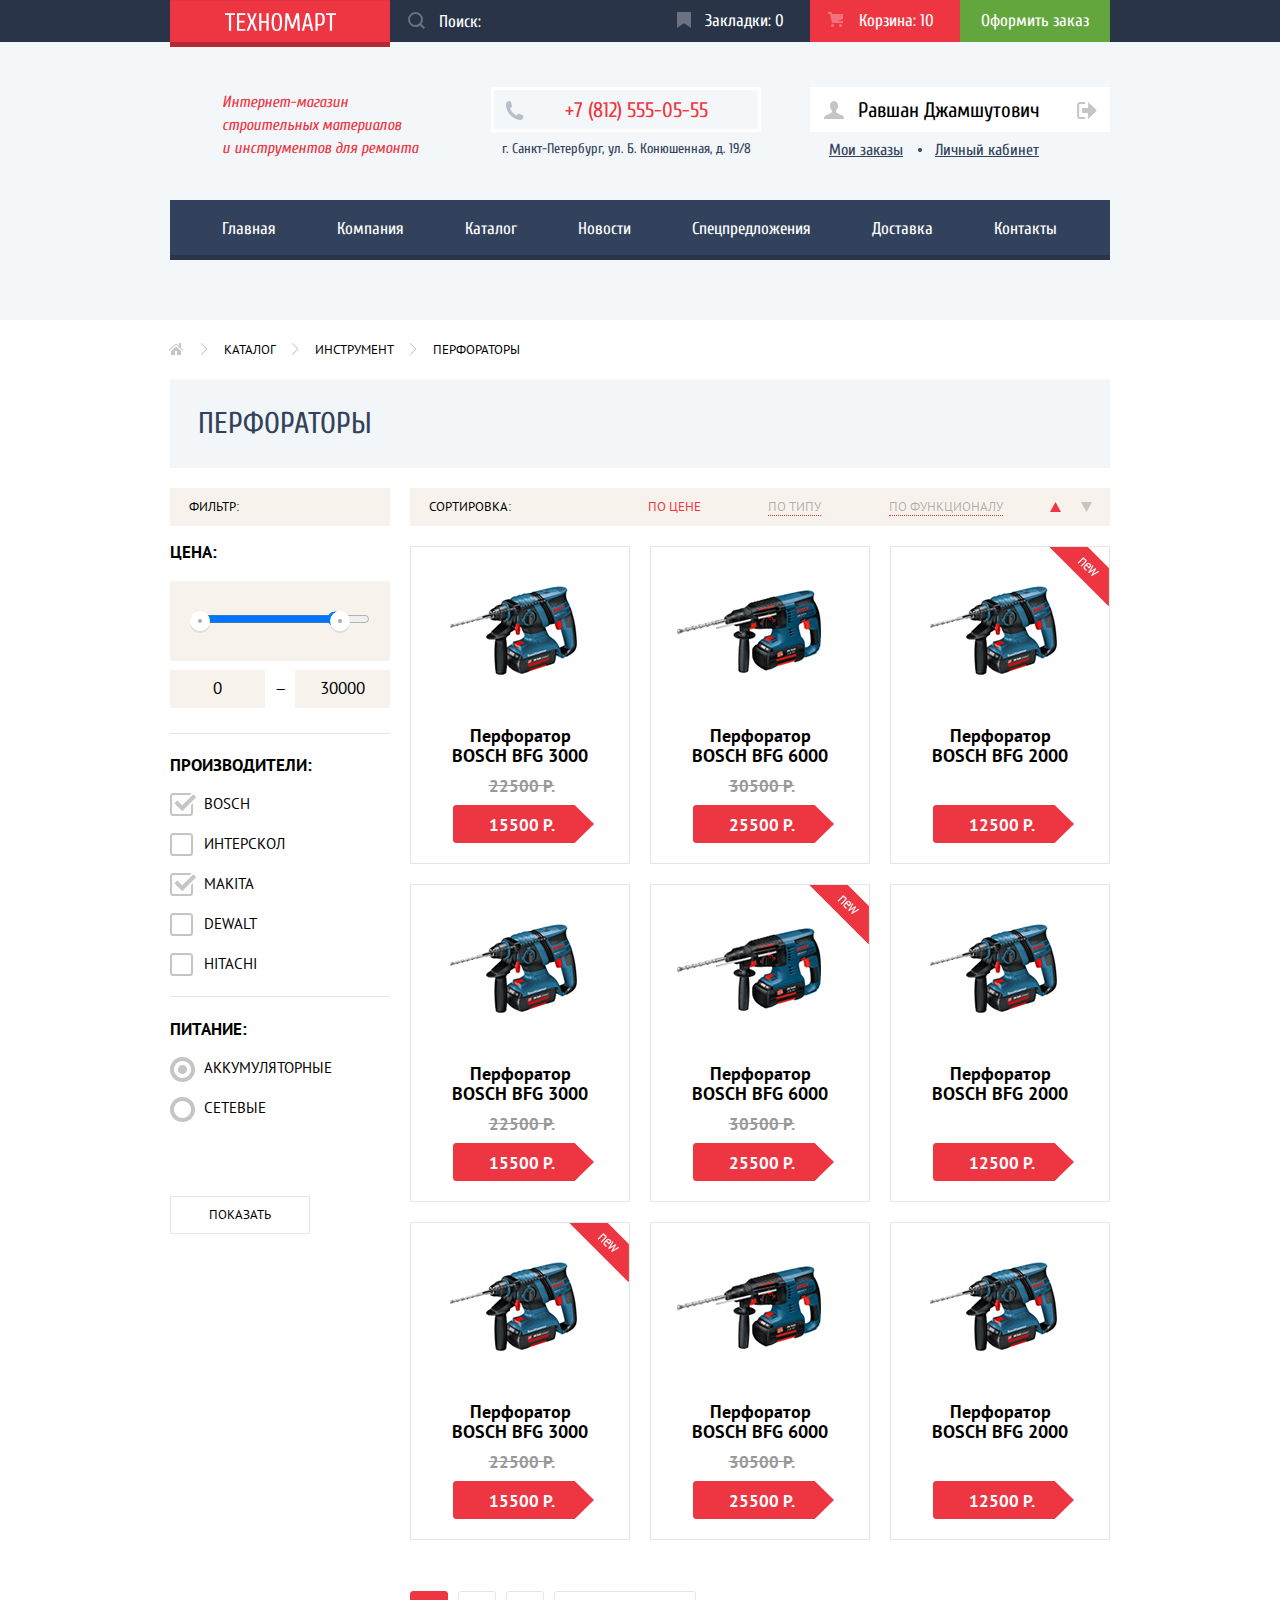
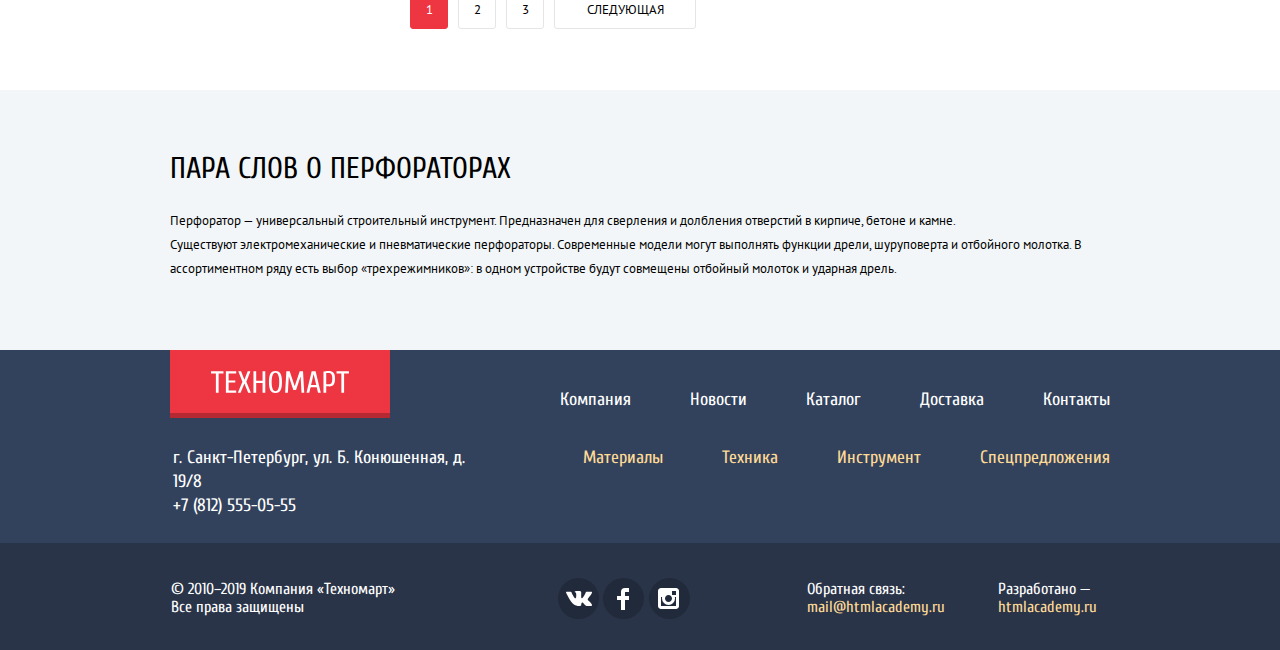
==== catalog.html @ 5ec8e303 "Настройка интерактивности форм" ====
<!DOCTYPE html>
<html lang="ru">

<head>
  <meta charset="utf-8">
  <title>Каталог интернет-магазина "Техномарт"</title>
  <link href="https://fonts.googleapis.com/css?family=Cuprum:400,400i,700,700i|PT+Sans:400,400i,700,700i&display=swap&subset=cyrillic" rel="stylesheet">
  <link rel="stylesheet" href="css/normalize.css">
  <link rel="stylesheet" href="css/style.css">
</head>

<body class="inner-page">
  <header class="header-page" role="banner">
    <div class="header-top">
      <div class="inner-header-top container">
        <a class="logo header-logo">
          <img class="logo-img" src="img/image/logo-technomart.svg" width="111" height="19" alt="Логотип Техномарт">
        </a>
        <div class="search-wrap">
          <svg xmlns="http://www.w3.org/2000/svg" width="17" height="17" viewBox="0 0 17 17"><path fill="#ffffff" d="M17 15.586l-3.542-3.542A7.465 7.465 0 0 0 15 7.5 7.5 7.5 0 1 0 7.5 15c1.71 0 3.282-.579 4.544-1.542L15.586 17 17 15.586zM2 7.5C2 4.467 4.467 2 7.5 2 10.532 2 13 4.467 13 7.5c0 3.032-2.468 5.5-5.5 5.5A5.506 5.506 0 0 1 2 7.5z"/>
          </svg>
          <input class="search" type="search" placeholder="Поиск:">
        </div>
        <div class="top-menu">
          <a class="top-menu-link bookmarks" href="#">Закладки: <span>0</span></a>
          <a class="top-menu-link basket full-basket" href="#">Корзина: <span>10</span></a>
          <a class="top-menu-link checkout" href="#">Оформить заказ</a>
        </div>
      </div>
    </div>
    <div class="container">
      <div class="header-middle">
        <p class="header-text">Интернет-магазин строительных материалов <br> и инструментов для ремонта</p>
        <div class="header-contacts">
          <a class="tel" href="tel:+78125550555">&#43;7 (812) 555-05-55</a>
          <span class="header-address">г. Санкт-Петербург, ул. Б. Конюшенная, д. 19/8</span>
        </div>
        <div class="user-nav modal">
          <a class="user-btn entry" href="#">Войти</a>
          <a class="user-btn registration" href="#">Регистрация</a>
        </div>
        <div class="account">
          <div class="user">
            <svg xmlns="http://www.w3.org/2000/svg" width="20" height="18" viewBox="0 0 20 18"><path fill="#c5c5c5" d="M17.881 14.166c-2.144-.735-4.256-1.666-5.207-2.39-.657-.501-.77-1.618-.517-2.415 1.118-.903 1.864-2.477 1.864-4.278C14.021 2.276 12.221 0 10 0S5.979 2.276 5.979 5.083c0 1.801.746 3.374 1.863 4.277.253.798.141 1.915-.517 2.416-.95.724-3.063 1.654-5.207 2.39S0 18 0 18h20s.025-3.099-2.119-3.834z"/>
            </svg>
            <a class="user-name" href="#">Равшан Джамшутович</a>
            <a class="user-exit" href="#" aria-label="Выход из профиля">
              <svg xmlns="http://www.w3.org/2000/svg" width="21" height="17" viewBox="0 0 21 17"><g fill="#c5c5c5"><path fill="#c5c5c5" d="M21 8.5L12.125 0v6h-6v5h6v6z"/><path fill="#c5c5c5" d="M3.106 13.952V3.048c.018-.376.171-1.057 1.01-1.057h5.027V0H4.116C1.938 0 1.112 1.81 1.087 3.027v10.946C1.112 15.189 1.938 17 4.116 17h5.027v-1.99H4.116c-.839 0-.992-.683-1.01-1.058z"/></g>
              </svg>
            </a>
          </div>
          <div class="user-date">
            <a class="user-link" href="#">Мои заказы</a>
            <span></span>
            <a class="user-link" href="#">Личный кабинет</a>
          </div>
        </div>
      </div>
      <nav class="nav" role="navigation">
        <ul class="nav-list">
          <li class="nav-item">
            <a class="nav-link" href="index.html">Главная</a>
          </li>
          <li class="nav-item">
            <a class="nav-link" href="#">Компания</a>
          </li>
          <li class="nav-item">
            <a class="nav-link active">Каталог</a>
          </li>
          <li class="nav-item">
            <a class="nav-link" href="#">Новости</a>
          </li>
          <li class="nav-item">
            <a class="nav-link" href="#">Спецпредложения</a>
          </li>
          <li class="nav-item">
            <a class="nav-link" href="#">Доставка</a>
          </li>
          <li class="nav-item">
            <a class="nav-link" href="#">Контакты</a>
          </li>
        </ul>
      </nav>
    </div>
  </header>
  <main class="main-catalog" role="main">
    <section class="container">
      <ul class="breadcrumbs-list">
        <li class="breadcrumbs-item breadcrumbs-home">
          <a class="breadcrumbs-link" href="index.html" aria-label="Главная">
            <svg xmlns="http://www.w3.org/2000/svg" width="15" height="12" viewBox="0 0 15 12"><g fill="#C1C6CE"><path d="M3 8v4h4V8h2v4h4V8L8 3.516z"/><path d="M14.831 6.365L13 4.751V0h-2v2.987L8.332.635c-.02-.017-.043-.023-.064-.037a.465.465 0 0 0-.08-.047.551.551 0 0 0-.095-.024C8.062.521 8.032.515 8 .515c-.031 0-.061.006-.092.012a.46.46 0 0 0-.095.025c-.028.011-.053.029-.08.046-.021.014-.045.02-.064.037l-6.498 5.73a.501.501 0 0 0 .33.875.497.497 0 0 0 .331-.125L8 1.677l6.169 5.438a.501.501 0 0 0 .662-.75z"/></g></svg>
          </a>
        </li>
        <li class="breadcrumbs-item">
          <a class="breadcrumbs-link" href="#">Каталог</a>
        </li>
        <li class="breadcrumbs-item">
          <a class="breadcrumbs-link" href="#">Инструмент</a>
        </li>
        <li class="breadcrumbs-item">
          <a class="breadcrumbs-link">Перфораторы</a>
        </li>
      </ul>
      <div class="title-inner">
        <h1 class="page-title">Перфораторы</h1>
      </div>
      <div class="filters-wrap">
        <section class="filters">
          <h2 class="visually-hidden">Фильтр товаров</h2>
          <div class="name-filter">Фильтр:</div>
          <form class="filter" action="#" method="GET">
            <fieldset class="filter-inner">
              <legend class="filter-title">Цена:</legend>
              <div class="range-block">
                <input class="range" type="range" min="0" max="30000" step="1" value="25000" aria-label="Цена">
              </div>
              <div class="price-selection">
                <input class="min-price" type="text" value="0" aria-label="Минимальная цена">
                <span class="dash">&#8212;</span>
                <input class="max-price" type="text" value="30000" aria-label="Максимальная цена">
              </div>
            </fieldset>
            <fieldset class="filter-inner">
              <legend class="filter-title">Производители:</legend>
              <!--id="manufacturers"-->
              <ul class="filter-list">
                <!--aria-labelledby="manufacturers"-->
                <li class="filter-item">
                  <input class="filter-input" type="checkbox" id="bosch" name="bosch" checked>
                  <label class="filter-label" for="bosch">Bosch</label>
                </li>
                <li class="filter-item">
                  <input class="filter-input" type="checkbox" id="interscol" name="interscol">
                  <label class="filter-label" for="interscol">Интерскол</label>
                </li>
                <li class="filter-item">
                  <input class="filter-input" type="checkbox" id="makita" name="makita" checked>
                  <label class="filter-label" for="makita">Makita</label>
                </li>
                <li class="filter-item">
                  <input class="filter-input" type="checkbox" id="dewalt" name="dewalt">
                  <label class="filter-label" for="dewalt">Dewalt</label>
                </li>
                <li class="filter-item">
                  <input class="filter-input" type="checkbox" id="hitachi" name="hitachi">
                  <label class="filter-label" for="hitachi">Hitachi</label>
                </li>
              </ul>
            </fieldset>
            <fieldset class="filter-inner">
              <legend class="filter-title">Питание:</legend>
              <ul class="filter-list">
                <li class="filter-item">
                  <input class="filter-input " type="radio" id="accum" name="power" checked>
                  <label class="filter-label radio-label" for="accum">Аккумуляторные</label>
                </li>
                <li class="filter-item">
                  <input class="filter-input" type="radio" id="net" name="power">
                  <label class="filter-label radio-label" for="net">Сетевые</label>
                </li>
              </ul>
            </fieldset>
            <button class="btn-show" type="submit">Показать</button>
          </form>
        </section>
        <section class="catalog">
          <h2 class="visually-hidden">Список перфораторов</h2>
          <div class="sorting">
            <span class="name-sorting">Сортировка:</span>
            <ul class="sorting-list">
              <li class="sorting-item">
                <a class="sorting-link sorting-active active">По цене</a>
              </li>
              <li class="sorting-item">
                <a class="sorting-link" href="#">По типу</a>
              </li>
              <li class="sorting-item">
                <a class="sorting-link" href="№">По функционалу</a>
              </li>
            </ul>
            <div class="sorting-control">
              <button class="sorting-btn control-up sorting-active" type="button" aria-label="Вверх">
                <svg xmlns="http://www.w3.org/2000/svg" width="11" height="10" viewBox="0 0 11 10"><path fill="#231F20" d="M5.5 0L0 10h11z"/></svg>
              </button>
              <button class="sorting-btn control-down" type="button" aria-label="Вниз">
                <svg xmlns="http://www.w3.org/2000/svg" width="11" height="10" viewBox="0 0 11 10"><path fill="#231F20" d="M5.5 10L0 0h11"/></svg>
              </button>
            </div>
          </div>
          <ul class="catalog-list">
            <li class="catalog-item">
              <div class="actions">
                <button class="button btn-buy" type="button">Купить</button>
                <button class="button btn-to-bookmarks" type="button">В закладки</button>
              </div>
              <img class="catalog-img" src="img/image/perforator_1.jpg" width="218" height="170" alt="Перфоратор BOSCH BFG 3000">
              <div class="catalog-item-inner">
                <a class="catalog-link" href="#">
                  <h3 class="catalog-title">Перфоратор BOSCH BFG 3000</h3>
                </a>
                <b class="old-price">22500 Р.</b>
                <a class="price" href="#">15500 Р.</a>
              </div>
            </li>
            <li class="catalog-item">
              <div class="actions">
                <button class="button btn-buy" type="button">Купить</button>
                <button class="button btn-to-bookmarks" type="button">В закладки</button>
              </div>
              <img class="catalog-img" src="img/image/perforator_2.jpg" width="218" height="170" alt="Перфоратор BOSCH BFG 6000">
              <div class="catalog-item-inner">
                <a class="catalog-link" href="#">
                  <h3 class="catalog-title">Перфоратор BOSCH BFG 6000</h3>
                </a>
                <b class="old-price">30500 Р.</b>
                <a class="price" href="#">25500 Р.</a>
              </div>
            </li>
            <li class="catalog-item">
              <div class="actions">
                <button class="button btn-buy" type="button">Купить</button>
                <button class="button btn-to-bookmarks" type="button">В закладки</button>
              </div>
              <img class="catalog-img" src="img/image/perforator_3.jpg" width="218" height="170" alt="Перфоратор BOSCH BFG 2000">
              <div class="catalog-item-inner">
                <a class="catalog-link" href="#">
                  <h3 class="catalog-title">Перфоратор BOSCH BFG 2000</h3>
                </a>
                <b class="old-price"></b>
                <a href="#" class="price">12500 Р.</a>
              </div>
            </li>
            <li class="catalog-item">
              <div class="actions">
                <button class="button btn-buy" type="button">Купить</button>
                <button class="button btn-to-bookmarks" type="button">В закладки</button>
              </div>
              <img class="catalog-img" src="img/image/perforator_1.jpg" width="218" height="170" alt="Перфоратор BOSCH BFG 3000">
              <div class="catalog-item-inner">
                <a class="catalog-link" href="#">
                  <h3 class="catalog-title">Перфоратор BOSCH BFG 3000</h3>
                </a>
                <b class="old-price">22500 Р.</b>
                <a href="#" class="price">15500 Р.</a>
              </div>
            </li>
            <li class="catalog-item">
              <div class="actions">
                <button class="button btn-buy" type="button">Купить</button>
                <button class="button btn-to-bookmarks" type="button">В закладки</button>
              </div>
              <img class="catalog-img" src="img/image/perforator_2.jpg" width="218" height="170" alt="Перфоратор BOSCH BFG 6000">
              <div class="catalog-item-inner">
                <a class="catalog-link" href="#">
                  <h3 class="catalog-title">Перфоратор BOSCH BFG 6000</h3>
                </a>
                <b class="old-price">30500 Р.</b>
                <a href="#" class="price">25500 Р.</a>
              </div>
            </li>
            <li class="catalog-item">
              <div class="actions">
                <button class="button btn-buy" type="button">Купить</button>
                <button class="button btn-to-bookmarks" type="button">В закладки</button>
              </div>
              <img class="catalog-img" src="img/image/perforator_3.jpg" width="218" height="170" alt="Перфоратор BOSCH BFG 2000">
              <div class="catalog-item-inner">
                <a class="catalog-link" href="#">
                  <h3 class="catalog-title">Перфоратор BOSCH BFG 2000</h3>
                </a>
                <b class="old-price"></b>
                <a href="#" class="price">12500 Р.</a>
              </div>
            </li>
            <li class="catalog-item">
              <div class="actions">
                <button class="button btn-buy" type="button">Купить</button>
                <button class="button btn-to-bookmarks" type="button">В закладки</button>
              </div>
              <img class="catalog-img" src="img/image/perforator_1.jpg" width="218" height="170" alt="Перфоратор BOSCH BFG 3000">
              <div class="catalog-item-inner">
                <a class="catalog-link" href="#">
                  <h3 class="catalog-title">Перфоратор BOSCH BFG 3000</h3>
                </a>
                <b class="old-price">22500 Р.</b>
                <a href="#" class="price">15500 Р.</a>
              </div>
            </li>
            <li class="catalog-item">
              <div class="actions">
                <button class="button btn-buy" type="button">Купить</button>
                <button class="button btn-to-bookmarks" type="button">В закладки</button>
              </div>
              <img class="catalog-img" src="img/image/perforator_2.jpg" width="218" height="170" alt="Перфоратор BOSCH BFG 6000">
              <div class="catalog-item-inner">
                <a class="catalog-link" href="#">
                  <h3 class="catalog-title">Перфоратор BOSCH BFG 6000</h3>
                </a>
                <b class="old-price">30500 Р.</b>
                <a href="#" class="price">25500 Р.</a>
              </div>
            </li>
            <li class="catalog-item">
              <div class="actions">
                <button class="button btn-buy" type="button">Купить</button>
                <button class="button btn-to-bookmarks" type="button">В закладки</button>
              </div>
              <img class="catalog-img" src="img/image/perforator_3.jpg" width="218" height="170" alt="Перфоратор BOSCH BFG 2000">
              <div class="catalog-item-inner">
                <a class="catalog-link" href="#">
                  <h3 class="catalog-title">Перфоратор BOSCH BFG 2000</h3>
                </a>
                <b class="old-price"></b>
                <a href="#" class="price">12500 Р.</a>
              </div>
            </li>
          </ul>
          <ul class="pagination-list">
            <li class="pagination-item">
              <a class="pagination-link pagination-active active">1</a>
            </li>
            <li class="pagination-item">
              <a class="pagination-link" href="#">2</a>
            </li>
            <li class="pagination-item">
              <a class="pagination-link" href="#">3</a>
            </li>
            <li class="pagination-item">
              <a class="pagination-link next" href="#">Следующая</a>
            </li>
          </ul>
        </section>
      </div>
    </section>
    <section class="perforator-info">
      <div class="container">
        <h2 class="info-title">Пара слов о перфораторах</h2>
        <p class="info-text">Перфоратор — универсальный строительный инструмент. Предназначен для сверления и долбления отверстий в кирпиче, бетоне и камне. <br> Существуют электромеханические и пневматические перфораторы. Современные модели могут выполнять функции дрели,
          шуруповерта и отбойного молотка. В ассортиментном ряду есть выбор «трехрежимников»: в одном устройстве будут совмещены отбойный молоток и ударная дрель.</p>
      </div>
    </section>
  </main>
  <footer class="footer-page" role="contentinfo">
    <div class="container">
      <div class="footer-top">
        <div class="footer-left">
          <a class="logo footer-logo">
            <img class="logo-img" src="img/image/logo-technomart.svg" width="138" height="22" alt="Логотип Техномарт">
          </a>
          <p class="footer-address">г. Санкт-Петербург, ул. Б. Конюшенная, д. 19&#47;8</p>
          <a class="footer-tel" href="tel:+78125550555">&#43;7 (812) 555-05-55</a>
        </div>
        <div class="footer-nav">
          <ul class="footer-list">
            <li class="footer-item">
              <a class="footer-link" href="#">Компания</a>
            </li>
            <li class="footer-item">
              <a class="footer-link" href="#">Новости</a>
            </li>
            <li class="footer-item">
              <a class="footer-link" href="catalog.html">Каталог</a>
            </li>
            <li class="footer-item">
              <a class="footer-link" href="#">Доставка</a>
            </li>
            <li class="footer-item">
              <a class="footer-link" href="#">Контакты</a>
            </li>
            <li class="footer-item">
              <a class="footer-link" href="#">Материалы</a>
            </li>
            <li class="footer-item">
              <a class="footer-link" href="#">Техника</a>
            </li>
            <li class="footer-item">
              <a class="footer-link" href="#">Инструмент</a>
            </li>
            <li class="footer-item">
              <a class="footer-link" href="#">Спецпредложения</a>
            </li>
          </ul>
        </div>
      </div>
    </div>
    <div class="footer-bottom">
      <div class="container">
        <div class="footer-bottom-inner">
          <p class="copy">&#169; 2010–2019 Компания &#171;Техномарт&#187;<br> Все права защищены</p>
          <ul class="social-list">
            <li class="social-item" title="Мы Вконтакте">
              <a class="social-link vk" href="#">
                <span class="visually-hidden">Вконтакте</span>
              </a>
            </li>
            <li class="social-item" title="Мы в Facebook">
              <a class="social-link fb" href="#">
                <span class="visually-hidden">Facebook</span>
              </a>
            </li>
            <li class="social-item" title="Мы в Instagram">
              <a class="social-link inst" href="#">
                <span class="visually-hidden">Instagram</span>
              </a>
            </li>
          </ul>
          <div class="feedback">
            <span class="feedback-text">Обратная связь:</span>
            <br>
            <a class="feedback-link" href="#">mail&#64;htmlacademy.ru</a>
          </div>
          <div class="developer">
            <span class="developer-text">Разработано 	
              &#8212;</span>
            <br>
            <a class="developer-link" href="https://htmlacademy.ru/intensive/htmlcss">htmlacademy.ru</a>
          </div>
        </div>
      </div>
    </div>
  </footer>

  <div class="item-added modal">
    <p class="item-text">Товар добавлен в корзину!</p>
    <div class="item-added-btn">
      <a class="btn checkout-btn" href="#">Оформить заказ</a>
      <button class="continue-btn" type="button">Продолжить покупки</button>
    </div>
    <button class="item-added-exit" type="button" aria-label="Закрыть">
      <svg enable-background="new 0 0 21 21" height="21" viewBox="0 0 21 21" width="21" xmlns="http://www.w3.org/2000/svg"><path d="m13.273 10.5 7.422-7.422c.389-.389.389-1.025 0-1.414l-1.359-1.359c-.389-.389-1.025-.389-1.414 0l-7.422 7.422-7.422-7.422c-.389-.389-1.025-.389-1.414 0l-1.359 1.359c-.389.389-.389 1.025 0 1.414l7.422 7.422-7.421 7.422c-.389.389-.389 1.025 0 1.414l1.359 1.359c.389.389 1.025.389 1.414 0l7.422-7.422 7.422 7.422c.389.389 1.025.389 1.414 0l1.359-1.359c.389-.389.389-1.025 0-1.414z" fill="#ee3643"/></svg>
    </button>
  </div>
</body>

</html>
---- css/style.css ----
body {
  font-family: "Cuprum", Arial, sans-serif;
  font-size: 14px;
  background-color: #fff;
  margin: 0;
  padding: 0;
}

img {
  max-width: 100%;
  height: auto;
}

a {
  text-align: center;
  text-decoration: none;
}

html {
  box-sizing: border-box;
}

*,
*::before,
*::after {
  box-sizing: inherit;
}

.visually-hidden:not(:focus):not(:active) {
  position: absolute !important;
  width: 1px !important;
  height: 1px !important;
  margin: -1px;
  border: 0 !important;
  padding: 0 !important;
  white-space: nowrap;
  clip-path: inset(100%);
  clip: rect(0 0 0 0);
  overflow: hidden;
}

.main-catalog,
.catalog-item,
.services-text,
.block-text,
.company-text,
.contacts-text {
  font-family: "PT Sans", Arial, sans-serif;
}

.header-page {
  min-height: 320px;
  background-color: #f4f7f9;
  margin: 0;
  padding: 0;
}

.header-top,
.footer-bottom {
  background-color: #293449;
}

.nav-list,
.transport-companies,
.slider-list,
.breadcrumbs-list,
.filter-list,
.catalog-list,
.goods-list,
.footer-list,
.social-list,
.brands-list,
.services-list,
.sorting-list,
.pagination-list {
  list-style: none;
}

.top-menu-link,
.nav-link,
.footer-page a {
  color: #fff;
}

.logo {
  display: block;
  width: 220px;
  background-color: #ee3643;
  border-bottom: 5px solid #b52933;
  margin: 0;
  padding-top: 12px;
}

.logo:hover,
.logo:focus,
.btn:hover,
.btn:focus {
  background-color: #ca2c37;
}

.logo:active,
.btn:active {
  background-color: #ba2732;
}

.header-logo {
  height: 47px;
  border-top: 1px solid #e03643;
}

.search-wrap {
  position: relative;
}

.search-wrap svg {
  position: absolute;
  width: 17px;
  height: 17px;
  top: 12px;
  left: 17px;
  opacity: 0.3;
}

.search-wrap:hover svg {
  opacity: 1;
}


/* Значка нету при фокусе на поиск */

.search-wrap:focus path {
  fill: #ee3643;
}

.search {
  width: 269px;
  height: 42px;
  font-size: 17px;
  line-height: 18px;
  color: #fff;
  border: 0;
  background-color: #293449;
  margin: 0;
  padding: 0;
  padding-left: 48px;
}

input[type="search"]::-webkit-input-placeholder {
  color: #fff;
}

input[type="search"]::-moz-placeholder {
  color: #fff;
}

.search:hover,
.top-menu-link:hover,
.top-menu-link:focus {
  background-color: #212a3a;
}

.search:focus {
  color: #000;
  background-color: #fff;
}

.top-menu-link:active {
  background-color: #161d29;
  color: rgba(255, 255, 255, 0.6);
}

.checkout {
  background-color: #63a63e;
}

.checkout:hover,
.checkout:focus {
  background-color: #5fbb2d;
}

.checkout:active {
  color: rgba(255, 255, 255, 0.5);
  background-color: #518534;
}

.header-text {
  width: 200px;
  font-size: 16px;
  line-height: 23px;
  font-style: italic;
  color: #ee3643;
  margin: 0;
  padding: 0;
  margin-right: 20px;
  margin-left: 52px;
  padding-top: 4px;
}

.tel {
  position: relative;
  display: block;
  width: 270px;
  min-height: 45px;
  font-size: 21px;
  line-height: 21px;
  color: #ee3643;
  border: 3px solid #fff;
  margin: 0;
  padding: 0;
  padding-top: 10px;
  padding-bottom: 7px;
  padding-left: 20px;
}

.tel::before {
  content: "";
  position: absolute;
  top: 11px;
  left: 11px;
  width: 20px;
  height: 20px;
  background-image: url("../img/image/icon-phone.svg");
  background-repeat: no-repeat;
  background-position: 0 0;
}

.header-address {
  display: block;
  font-size: 14px;
  line-height: 24px;
  color: #32425c;
  margin: 0;
  padding: 0;
  padding-top: 5px;
}

.user-nav {
  display: flex;
  justify-content: flex-end;
  width: 300px;
}

.user-btn {
  height: 45px;
  font-size: 21px;
  line-height: 21px;
  color: #000;
  background-color: #fff;
  margin: 0;
  padding: 0;
  padding-top: 13px;
  padding-bottom: 11px;
}

.user-btn:hover,
.user-btn:focus {
  color: #ee3643;
}

.user-btn:active {
  color: rgba(0, 0, 0, 0.3);
}

.account {
  width: 300px;
  margin: 0;
  padding: 0;
}

.user {
  position: relative;
  min-height: 45px;
  font-size: 21px;
  line-height: 21px;
  background-color: #fff;
  margin: 0;
  padding: 0;
  margin-bottom: 9px;
  padding-top: 13px;
  padding-left: 48px;
}

.user>svg {
  position: absolute;
  top: 14px;
  left: 14px;
}

.user-exit {
  position: relative;
}

.user-exit svg {
  position: absolute;
  top: 4px;
  left: 36px;
}

.user:hover path,
.user:focus path {
  fill: #32425c;
}

.user:active path {
  fill: #c5c5c5;
}

.user-name {
  color: #000;
}

.user-date {
  padding: 0;
  padding-left: 19px;
}

.user-link {
  font-size: 16px;
  line-height: 18px;
  color: #32425c;
  text-decoration: underline;
}

.user-date span {
  display: inline-block;
  vertical-align: top;
  width: 4px;
  height: 4px;
  font-size: 17px;
  line-height: 17px;
  background-color: #32425c;
  border-radius: 50%;
  margin: 0;
  margin-top: 7px;
  margin-right: 9px;
  margin-left: 11px;
}

.user a:active {
  opacity: 0.3;
}

.user-link:hover,
.user-link:focus {
  color: #ee3643;
}

.user-link:active {
  color: #32425c;
  opacity: 0.3;
}

.nav-item {
  flex-grow: 1;
}

.nav-link {
  display: block;
  min-height: 60px;
  font-size: 17px;
  line-height: 17px;
  color: #fff;
  background-color: #32425c;
  border-bottom: 5px solid #293449;
  padding-top: 20px;
  padding-bottom: 16px;
}

.nav-item:first-child .nav-link {
  padding-left: 21px;
}

.nav-item:last-child .nav-link {
  padding-right: 23px;
}

.nav-link:hover,
.nav-link:focus {
  background-color: #293449;
}

.nav-link:active {
  color: rgba(255, 255, 255, 0.5);
  background-color: #1d2739;
}

.main-page {
  padding-top: 59px;
}

.features {
  display: flex;
  /* Не работает в IE
   justify-content: space-between; */
  flex-wrap: wrap;
  min-height: 409px;
  margin: 0;
  padding: 0;
  margin-bottom: 33px;
}

.features-item {
  position: relative;
  display: flex;
  flex-direction: column;
  /* Не работает в IE
    justify-content: space-between; */
  width: 300px;
  height: 123px;
  margin: 0;
  padding: 0;
  margin-bottom: 20px;
  padding-top: 21px;
  padding-bottom: 23px;
  padding-left: 23px;
  margin-left: 20px;
}

.features-item::before {
  content: "";
  position: absolute;
  width: 78px;
  height: 72px;
  background-repeat: no-repeat;
  background-position: 0 0;
}

.materials::before {
  top: 31px;
  right: 9px;
  background-image: url("../img/image/icon-1.png");
}

.instrument::before {
  top: 33px;
  right: 25px;
  background-image: url("../img/image/icon-2.png");
}

.equipment::before {
  top: 31px;
  right: 31px;
  background-image: url("../img/image/icon-3.png");
}

.discounts::before {
  top: 26px;
  right: 26px;
  background-image: url("../img/image/icon-4.png");
}

.delivery::before {
  top: 32px;
  right: 31px;
  background-image: url("../img/image/icon-5.png");
}

.materials {
  background-color: #ffbf47;
  margin-left: 0;
}

.instrument {
  background-color: #3bbce3;
}

.equipment {
  background-color: #dc91d8;
}

.discounts {
  background-color: #8ed78f;
}

.delivery {
  background-color: #ffc047;
}

.features-title {
  font-size: 24px;
  line-height: 30px;
  font-weight: 700;
  color: #fff;
  margin: 0;
  margin-bottom: 12px;
}

.features-link {
  width: 135px;
  min-height: 38px;
  font-size: 14px;
  line-height: 18px;
  color: #fff;
  background-color: rgba(0, 0, 0, 0.1);
  text-transform: uppercase;
  padding-top: 11px;
}

.features-link:hover,
.features-link:focus {
  background-color: rgba(0, 0, 0, 0.2);
}

.features-link:active {
  background-color: rgba(0, 0, 0, 0.3);
}

.slider {
  position: relative;
  width: 620px;
  height: 266px;
  background-color: #301d19;
}

.slider-list {
  margin: 0;
  padding: 0;
}

.slider-item {
  height: 266px;
  background-repeat: no-repeat;
  background-position: 0 0;
  margin: 0;
  padding: 0;
  padding-top: 23px;
  padding-left: 24px;
}

.slide-drill {
  background-image: url("../img/image/layer 99.jpg");
}

.slide-perforator {
  background-image: url("../img/image/layer 100.jpg");
}

.slider-title {
  display: block;
  font-size: 36px;
  line-height: 36px;
  font-weight: 700;
  color: #fff;
  text-transform: uppercase;
  margin: 0;
  padding: 0;
  margin-bottom: 2px;
}

.slider-text {
  font-size: 18px;
  line-height: 24px;
  color: #fff;
  margin: 0;
  padding: 0;
}

.open-catalog {
  position: absolute;
  width: 195px;
  bottom: 22px;
  left: 25px;
  padding: 0;
  padding-left: 3px;
}

.slider-control {
  position: absolute;
  width: 22px;
  height: 40px;
  top: 114px;
  border: none;
  background-color: rgba( 0, 0, 0, 0);
}

.slide-left {
  left: 25px;
  background-image: url("../img/image/icon-left.svg");
  background-repeat: no-repeat;
  background-position: 0 0;
}

.slide-right {
  right: 20px;
  background-image: url("../img/image/icon-right.svg");
  background-repeat: no-repeat;
  background-position: 0 0;
}

.btn {
  display: inline-block;
  vertical-align: middle;
  text-align: center;
  font-size: 14px;
  line-height: 18px;
  color: #fff;
  text-transform: uppercase;
  border-radius: 3px;
  background-color: #ee3643;
  padding-top: 11px;
  padding-bottom: 9px;
}

.goods-inner,
.brands-inner {
  background-color: #f9f5f0;
}

.popular {
  font-size: 30px;
  line-height: 30px;
  font-weight: 400;
  color: #32425c;
  text-transform: uppercase;
}

.brands-item {
  background-color: #fff;
}

.popular-goods,
.popular-brands {
  width: 253px;
  height: 38px;
  margin-top: 20px;
}

.btn-companies {
  width: 220px;
}

.btn-feedback {
  width: 300px;
  padding-left: 6px;
}

.services-title,
.company-info h2,
.page-title,
.info-title {
  font-size: 30px;
  line-height: 30px;
  text-transform: uppercase;
  font-weight: 400;
}

.services p,
.company-info p {
  font-family: "PT Sans", Arial, sans-serif;
  font-size: 13px;
  line-height: 24px;
  font-weight: 400;
}

.services {
  background-color: #f4f8f9;
  min-height: 522px;
  padding: 0;
  padding-top: 40px;
  padding-bottom: 98px;
}

.services-item {
  font-size: 21px;
  line-height: 30px;
  font-weight: 700;
  color: #fff;
  background-color: #32425c;
  border-top: 1px solid #405069;
  border-bottom: 1px solid #293449;
  margin: 0;
  padding: 0;
  padding-top: 14px;
  padding-left: 23px;
  min-height: 62px;
}

.services-item:hover,
.services-item:focus {
  background-color: #293449;
  color: #fff;
}

.services-item:active {
  color: #32425c;
  background-color: #fff;
  border: #fff;
}

.services-active {
  color: #32425c;
  background-color: #fff;
  border: #fff;
}

.transport-companies {
  margin: 0;
  padding: 0;
  margin-bottom: 30px;
}

.transport-companies-item {
  position: relative;
  font-size: 18px;
  line-height: 35px;
  margin: 0;
  padding: 0;
  margin-bottom: 5px;
  padding-left: 36px;
}

.transport-companies-item::before {
  content: "";
  position: absolute;
  top: 17px;
  left: 0;
  width: 25px;
  height: 2px;
  background-color: #ee3643;
}

.contacts-text {
  margin-bottom: 32px;
}

.cart-img {
  width: 300px;
  height: 158px;
  margin: 0;
  padding: 0;
  margin-bottom: 36px;
}

.footer-page {
  min-height: 300px;
  font-size: 18px;
  line-height: 24px;
  color: #fff;
  background-color: #32425c;
}

.footer-item:nth-child(n+6):nth-child(-n+9) a,
.footer-bottom a {
  color: #ffda96;
}

.feedback-link,
.developer-link {
  font-size: 16px;
  line-height: 18px;
}

.footer-link:hover,
.footer-link:focus,
.footer-bottom a:hover,
.footer-bottom a:focus {
  text-decoration: underline;
}

.footer-link:active {
  opacity: 0.5;
}

.footer-bottom a:active {
  color: #ee3643;
}

.catalog-item,
.social-list {
  text-align: center;
}

.breadcrumbs-link {
  font-size: 13px;
  line-height: 18px;
  color: #000;
  text-transform: uppercase;
}

.page-title {
  font-family: "Cuprum", Arial, sans-serif;
  font-weight: 400;
  color: #32425c;
  background-color: #f2f6f8;
  margin: 0;
  padding: 0;
  margin-bottom: 20px;
  padding-top: 30px;
  padding-bottom: 29px;
  padding-left: 28px;
}

.name-filter,
.sorting {
  min-height: 38px;
  font-size: 13px;
  line-height: 18px;
  color: #000;
  background-color: #f7f3ec;
  text-transform: uppercase;
  padding: 0;
  margin: 0;
  padding-left: 19px;
}

.name-filter {
  margin-bottom: 11px;
  padding-top: 10px;
}

.range-block,
.min-price,
.max-price {
  background-color: #f7f3ec;
}

.price-selection {
  display: flex;
  flex-direction: row;
  justify-content: space-between;
  min-height: 38px;
}

.min-price,
.max-price {
  width: 95px;
  min-height: 38px;
  font-size: 17px;
  line-height: 18px;
  text-align: center;
  color: #000;
  text-transform: uppercase;
  border: none;
  padding-bottom: 4px;
}

.range-block {
  height: 80px;
  text-align: center;
  margin: 0;
  padding: 0;
  margin-bottom: 9px;
}

.range {
  position: relative;
  width: 180px;
  margin-top: 30px;
}

.range::before {
  content: "";
  position: absolute;
  top: 0;
  left: 0;
  width: 20px;
  height: 22px;
  background-image: url("../img/image/filter-button.svg");
}

.range::after {
  content: "";
  position: absolute;
  top: 0;
  right: 20px;
  width: 20px;
  height: 22px;
  background-image: url("../img/image/filter-button.svg");
}

.dash {
  margin-top: 11px;
}

.sorting {
  display: flex;
  flex-direction: row;
  justify-content: space-between;
  margin-bottom: 20px;
  padding-right: 17px;
  /* Для IE, так как align-items:center; не работает*/
  padding-top: 10px;
}

.name-sorting {
  margin-right: 95px;
}

.sorting-list {
  display: flex;
  justify-content: space-between;
  flex-wrap: wrap;
  width: 355px;
  margin: 0;
  padding: 0;
}

.sorting-link {
  color: rgba(0, 0, 0, 0.30);
  border-bottom: 1px dotted #ee3643;
  margin: 0;
  padding: 0;
}

.sorting-link:hover,
.sorting-link:focus {
  color: #000;
  border-bottom: 1px solid #ee3643;
}

.sorting-link:active {
  color: #ee3643;
  border: none;
}

.sorting-active {
  color: #ee3643;
  border: none;
}

.sorting-control {
  display: flex;
  justify-content: space-between;
  width: 43px;
  height: 12px;
  padding: 0;
  margin-top: 2px;
  margin-right: 6px;
}

.control-up,
.control-down {
  width: 11px;
  height: 10px;
  border: none;
  background-color: rgba( 0, 0, 0, 0);
}

.sorting-btn path {
  fill: #c5c5c5;
}

.sorting-btn:hover path,
.sorting-btn:focus path {
  fill: #231f20;
}

.sorting-btn:active path,
.sorting-active path {
  fill: #ee3643;
}

.filter-title {
  font-size: 17px;
  line-height: 30px;
  font-weight: 700;
  text-transform: uppercase;
  margin: 0;
  padding: 0;
  margin-bottom: 14px;
}

.filter-list {
  font-size: 15px;
  line-height: 20px;
  text-transform: uppercase;
  padding: 0;
  margin: 0;
}

.filter-item {
  margin-bottom: 20px;
}

.filter-item:last-child {
  margin-bottom: 0;
}

.filter-label {
  margin-left: 18px;
}

.filter-input:disabled+label {
  opacity: 0.4;
}

.filter-input {
  display: none;
}

.filter-label,
.radio-label {
  position: relative;
  padding-left: 16px;
}

.filter-label::before {
  content: "";
  position: absolute;
  display: block;
  top: -1px;
  left: -18px;
  width: 23px;
  height: 23px;
  background-image: url(../img/image/checkbox-off.png);
  background-repeat: no-repeat;
  cursor: pointer;
}

.filter-input:checked+.filter-label::before {
  width: 27px;
  height: 23px;
  background-image: url(../img/image/checkbox-on.png);
}

.filter-input:disabled+.filter-label::before,
.filter-input:disabled+.radio-label::before {
  opacity: 0.3;
}

.filter-input+.filter-label:hover::before {
  background-image: url(../img/image/checkbox-off-hover.png);
}

.filter-input:checked+.filter-label:hover::before {
  background-image: url(../img/image/checkbox-on-hover.png);
}

.radio-label::before {
  width: 25px;
  height: 25px;
  background-image: url(../img/image/radio-off.png);
}

.filter-input:checked+.radio-label::before {
  width: 25px;
  height: 25px;
  background-image: url(../img/image/radio-on.png);
}

.filter-input+.radio-label:hover::before {
  background-image: url(../img/image/radio-off-hover.png);
}

.filter-input:checked+.radio-label:hover::before {
  background-image: url(../img/image/radio-on-hover.png);
}

.btn-show {
  font-size: 13px;
  line-height: 18px;
  text-align: center;
  background-color: #fff;
  border: 1px solid #e5e5e5;
  text-transform: uppercase;
  margin: 0;
  padding: 0;
  margin-top: 37px;
  width: 140px;
  min-height: 38px;
}

.catalog-item-inner {
  display: flex;
  flex-direction: column;
  /* Не работает в IE
  justify-content: space-between; */
  width: 160px;
  min-height: 136px;
  padding: 0;
  margin: 0;
  margin-right: auto;
  margin-left: auto;
  margin-top: 6px;
}

.catalog-link {
  color: #000;
  margin-bottom: 7px;
}

.catalog-title {
  width: 158px;
  font-size: 18px;
  line-height: 20px;
  font-weight: 700;
  margin: 0;
  padding: 0;
  margin-right: auto;
  margin-bottom: 1px;
  margin-left: auto;
}

.old-price {
  min-height: 31px;
  font-size: 17px;
  line-height: 18px;
  font-weight: 700;
  color: #999999;
  text-decoration: line-through;
  margin: 0;
  padding: 0;
  padding-left: 3px;
  padding-top: 3px;
  margin-right: auto;
  margin-left: auto;
}

.price {
  display: block;
  min-height: 38px;
  width: 141px;
  font-size: 17px;
  line-height: 18px;
  font-weight: 700;
  color: #fff;
  background: url("../img/image/red-button.svg") center no-repeat;
  margin: 0;
  padding: 0;
  margin-bottom: 20px;
  margin-left: 13px;
  padding-top: 11px;
  padding-right: 3px;
}

.pagination-list {
  display: flex;
  flex-direction: row;
  justify-content: flex-start;
  flex-wrap: wrap;
  align-items: center;
  margin: 0;
  padding: 0;
  margin-bottom: 61px;
  min-height: 38px;
}

.pagination-link {
  display: inline-block;
  vertical-align: middle;
  font-size: 13px;
  line-height: 18px;
  color: #000;
  background-color: #fff;
  text-transform: uppercase;
  border: 1px solid #e5e5e5;
  border-radius: 3px;
  margin: 0;
  padding: 0;
  margin-right: 10px;
  padding-top: 9px;
  padding-right: 5px;
  padding-left: 5px;
  min-width: 38px;
  min-height: 38px;
}

.next {
  padding-right: 31px;
  padding-left: 32px;
}

.pagination-link:hover,
.pagination-link:focus {
  border: 1px solid #bdc6ca;
}

.pagination-link:active {
  border: 1px solid #ee3643;
}

.pagination-active {
  color: #fff;
  background-color: #ee3643;
  border: 1px solid #ee3643;
}

.perforator-info {
  background-color: #f2f6f8;
  margin: 0;
  padding: 0;
  padding-top: 64px;
  min-height: 260px;
}

.info-title {
  font-family: "Cuprum", Arial, sans-serif;
  margin: 0;
  padding: 0;
}

.info-text {
  font-size: 13px;
  line-height: 24px;
  margin: 0;
  padding: 0;
  margin-top: 25px;
}

.copy,
.feedback-text,
.developer-text {
  font-size: 16px;
  line-height: 18px;
}

.container {
  width: 960px;
  margin-right: auto;
  margin-left: auto;
  padding-right: 10px;
  padding-left: 10px;
}

.header-top {
  width: 100%;
  height: 42px;
}

.inner-header-top {
  display: flex;
  justify-content: space-between;
  flex-wrap: wrap;
}

.top-menu {
  display: flex;
  flex-wrap: wrap;
  width: 450px;
}

.top-menu-link {
  font-size: 17px;
  line-height: 18px;
  width: 150px;
  height: 42px;
  /* Если ставлю мин-высоту, блок выпадает и становится не 42 */
  padding: 0;
  padding-top: 12px;
  padding-bottom: 10px;
  padding-left: 18px;
}

.top-menu-link:last-child {
  padding-left: 0;
}

.bookmarks {
  position: relative;
}

.bookmarks::before {
  content: "";
  position: absolute;
  top: 12px;
  left: 17px;
  width: 20px;
  height: 20px;
  background-image: url("../img/image/icon-bookmark.svg");
  background-repeat: no-repeat;
  background-position: 0 0;
  opacity: 0.3;
}

.bookmarks:hover::before {
  opacity: 1;
}

.bookmarks:focus::before,
.bookmarks:active::before {
  opacity: 0.5;
}

.basket {
  position: relative;
}

.basket::before {
  content: "";
  position: absolute;
  top: 12px;
  left: 18px;
  width: 20px;
  height: 20px;
  background-image: url("../img/image/icon-cart.svg");
  background-repeat: no-repeat;
  background-position: 0 0;
  opacity: 0.3;
}

.basket:hover::before {
  opacity: 1;
}

.basket:focus::before,
.basket:active::before {
  opacity: 0.5;
}

.full-basket {
  background-color: #ee3643;
  padding-left: 23px;
}

.full-basket:hover,
.full-basket:focus {
  background-color: #ca2c37;
}

.full-basket:active {
  color: rgba(255, 255, 255, 1);
  background-color: #ba2732;
}

.header-middle {
  display: flex;
  justify-content: space-between;
  margin: 0;
  padding: 0;
  margin-bottom: 39px;
  padding-top: 45px;
}

.header-contacts {
  width: 270px;
  text-align: center;
  margin: 0;
}

.entry {
  position: relative;
  width: 120px;
  padding-left: 21px;
}

.entry svg {
  position: absolute;
  top: 15px;
  left: 13px;
}

.entry:hover path,
.entry:focus path {
  fill: #32425c;
}

.entry:active path {
  fill: #c5c5c5;
}

.registration {
  width: 150px;
  margin-left: 10px;
}

.nav-list {
  display: flex;
  justify-content: space-between;
  flex-wrap: wrap;
  margin: 0;
  padding: 0;
  width: 940px;
  /* min-height: 60px; */
}

.company-info {
  display: flex;
  flex-direction: row;
  justify-content: space-between;
  padding: 0;
  padding-top: 54px;
  padding-bottom: 85px;
  width: 940px;
  min-height: 534px;
}

.technomart-company {
  width: 520px;
  margin: 0;
}

.company-text {
  margin: 0;
  padding: 0;
}

.company-text:first-of-type {
  margin-bottom: 25px;
}

.company-text:last-of-type {
  margin-bottom: 13px;
}

.contacts {
  width: 300px;
  margin: 0;
}

.footer-top {
  display: flex;
  flex-direction: row;
  justify-content: space-between;
  min-height: 193px;
}

.footer-logo {
  height: 68px;
  margin: 0;
  padding: 0;
  margin-bottom: 28px;
  padding-top: 21px;
}

.footer-address {
  font-size: 18px;
  line-height: 24px;
  margin: 0;
  margin-left: 3px;
}

.footer-tel {
  margin: 0;
  margin-left: 3px;
}

.footer-list {
  display: flex;
  flex-direction: row;
  justify-content: flex-end;
  flex-wrap: wrap;
  padding: 0;
  margin: 0;
  margin-top: 4px;
  width: 613px;
}

.footer-item {
  padding: 0;
  padding-top: 34px;
  padding-left: 59px;
}

.footer-bottom {
  min-height: 107px;
  margin: 0;
  padding: 0;
  padding-top: 35px;
}

.footer-bottom-inner {
  display: flex;
  flex-direction: row;
  justify-content: space-between;
}

.copy {
  margin: 0;
  padding: 0;
  margin-top: 2px;
  margin-right: 45px;
  margin-left: 1px;
}

.social-list {
  display: flex;
  flex-direction: row;
  justify-content: space-between;
  flex-wrap: wrap;
  margin: 0;
  padding: 0;
  width: 132px;
  min-height: 41px;
  margin-right: auto;
  margin-left: auto;
}

.social-item {
  margin-bottom: 4px;
}

.social-link {
  position: relative;
  display: block;
  width: 41px;
  height: 41px;
  background-color: #212a3a;
  border-radius: 50px;
  margin: 0;
  padding: 0;
}

.social-link::before {
  content: "";
  position: absolute;
  top: 13px;
  left: 8px;
  width: 30px;
  height: 30px;
  background-image: url("../img/image/icon-vk.svg");
  background-repeat: no-repeat;
  background-position: 0 0;
}

.fb::before {
  top: 10px;
  left: 14px;
  background-image: url("../img/image/icon-fb.svg");
}

.inst::before {
  top: 10px;
  left: 9px;
  background-image: url("../img/image/icon-insta.svg");
}

.social-link:hover,
.social-link:focus,
.social-link:active {
  background-color: #ee3643;
}

.feedback,
.developer {
  line-height: 16px;
  /* В макете line-height:18px, но тогда по виду не подходит */
  margin: 0;
  margin-top: 2px;
}

.feedback {
  margin-right: 53px;
}

.developer {
  margin-right: 13px;
}

.breadcrumbs-list {
  display: flex;
  flex-direction: row;
  justify-content: flex-start;
  margin: 0;
  padding: 0;
  padding-top: 21px;
  padding-bottom: 20px;
}

.breadcrumbs-item {
  position: relative;
}

.breadcrumbs-item:not(:first-of-type) {
  padding-left: 39px;
}

.breadcrumbs-item:not(:first-of-type)::before {
  content: "";
  position: absolute;
  top: 2px;
  left: 15px;
  width: 7px;
  height: 12px;
  background-image: url("../img/image/icon-right-small.svg");
  background-repeat: no-repeat;
  background-position: 0 0;
}

.breadcrumbs-home {
  position: relative;
  width: 15px;
}

.breadcrumbs-home svg {
  position: absolute;
  top: 2px;
  left: -2px;
}

.filters-wrap {
  display: flex;
  flex-direction: row;
  justify-content: space-between;
}

.filters {
  width: 220px;
}

.filter {
  margin: 0;
  padding: 0;
}

.filter-inner {
  margin: 0;
  padding: 0;
  padding-bottom: 25px;
  margin-bottom: 16px;
  border: none;
}

.filter-inner:not(:last-of-type) {
  border-bottom: 1px solid #e5e5e5;
}

.filter-inner:nth-of-type(2) {
  padding-bottom: 22px;
  margin-bottom: 17px;
}

.catalog {
  width: 700px;
  min-height: 1150px;
}

.catalog-list {
  display: flex;
  flex-wrap: wrap;
  margin: 0;
  padding: 0;
  margin-bottom: 31px;
}

.catalog-img {
  height: 170px;
  margin: 0;
  padding: 0;
  margin-right: auto;
  margin-left: auto;
}

.catalog-item {
  position: relative;
  width: 220px;
  min-height: 318px;
  margin-right: 20px;
  margin-bottom: 20px;
  border: 1px solid #e5e5e5;
}

.actions {
  position: absolute;
  font-family: "Cuprum", Arial, sans-serif;
  display: flex;
  flex-direction: column;
  /* Не работает в IE
  justify-content: center; */
  top: 0;
  left: 0;
  width: 218px;
  height: 170px;
  background-color: #fff;
  padding: 0;
  padding-top: 43px;
  padding-bottom: 40px;
}

.button {
  width: 135px;
  min-height: 38px;
  font-size: 14px;
  line-height: 18px;
  border: none;
  text-transform: uppercase;
  border-radius: 2px;
  margin-right: auto;
  margin-bottom: 8px;
  margin-left: auto;
  padding-top: 3px;
  padding-left: 10px;
}

.btn-buy {
  position: relative;
  color: #fff;
  background-color: #63a63e;
  border-bottom: 3px solid #367315;
}

.btn-buy::before {
  content: "";
  position: absolute;
  top: 11px;
  left: 15px;
  width: 20px;
  height: 20px;
  background-image: url("../img/image/icon-cart.svg");
  background-repeat: no-repeat;
  background-position: 0 0;
  opacity: 0.3;
}

.btn-to-bookmarks {
  color: #32425c;
  background-color: #fff;
  border: 3px solid #63a63e;
}

.btn-buy:hover,
.btn-buy:focus {
  background-color: #5fbb2d;
}

.btn-buy:active {
  background-color: #518534;
}

.btn-to-bookmarks:hover,
.btn-to-bookmarks:focus {
  border-color: #32425c;
}

.btn-to-bookmarks:active {
  border-color: #c1c6ce;
  color: rgba(50, 66, 92, 0.3);
}

.catalog-item .actions {
  display: none;
}

.catalog-item:hover .actions {
  display: block;
}

.materials::after,
.goods-list .catalog-item:nth-of-type(4)::after,
.catalog-list .catalog-item:nth-of-type(3)::after,
.catalog-list .catalog-item:nth-of-type(5)::after,
.catalog-list .catalog-item:nth-of-type(7)::after {
  content: "";
  position: absolute;
  width: 60px;
  height: 60px;
  top: 0;
  right: 0;
  background-image: url("../img/image/new flag.png");
  background-repeat: no-repeat;
  background-position: 0 0;
}

.catalog-item:hover {
  box-shadow: 0 10px 25px rgba( 41, 52, 73, 0.5);
}

.catalog-item:nth-child(3n) {
  margin-right: 0;
}

.goods {
  min-height: 428px;
  margin-bottom: 20px;
}

.goods-inner {
  display: flex;
  flex-direction: row;
  justify-content: space-between;
  /*Не работает в IE
   align-items: center; */
  min-height: 89px;
  margin-bottom: 20px;
  padding-right: 24px;
  padding-left: 28px;
  padding-top: 5px;
}

.goods-list {
  display: flex;
  justify-content: space-between;
  flex-wrap: wrap;
  margin: 0;
  padding: 0;
}

.goods-list .catalog-item {
  margin: 0;
}

.brands {
  min-height: 421px;
  margin-bottom: 65px;
}

.brands-inner {
  display: flex;
  justify-content: space-between;
  /*Не работает в IE
   align-items: center; */
  min-height: 89px;
  margin-bottom: 20px;
  padding-right: 24px;
  padding-left: 28px;
  padding-top: 5px;
}

.brands-list {
  display: flex;
  flex-wrap: wrap;
  margin: 0;
  padding: 0;
}

.brands-item {
  display: flex;
  justify-content: center;
  align-items: center;
  width: 220px;
  min-height: 145px;
  border: 1px solid #ebebeb;
  margin-right: 20px;
  margin-bottom: 20px;
}

.brands-item:nth-child(4n) {
  margin-right: 0;
}

.brand-interskol {
  padding-bottom: 11px;
  padding-right: 1px;
}

.brands-item:hover,
.brands-item:focus {
  box-shadow: 0 10px 25px rgba( 41, 52, 73, 0.5);
}

.brands-item:active {
  box-shadow: 0 4px 10px rgba( 41, 52, 73, 0.5);
  opacity: 0.3;
}

.services-text {
  width: 400px;
  margin: 0;
  padding: 0;
  margin-bottom: 70px;
}

.services-inner {
  display: flex;
  flex-direction: row;
  margin: 0;
  padding: 0;
}

.services-list {
  position: relative;
  width: 240px;
  margin: 0;
  padding: 0;
  margin-right: 80px;
}

.services-list::after {
  content: "";
  position: absolute;
  top: -40px;
  right: 0;
  width: 10px;
  height: 272px;
  background-image: url("../img/image/shadow.png");
  background-repeat: no-repeat;
  background-position: 0 0;
}

.services-block {
  position: relative;
  width: 278px;
  min-height: 186px;
  margin: 0;
  padding: 0;
  margin-top: -2px;
}

.block-guarantee {
  width: 375px;
}

.block-guarantee .block-title {
  font-style: italic;
}

.block-credit {
  width: 280px;
}

.block-title {
  font-size: 36px;
  line-height: 36px;
  font-weight: 400;
  color: #32425c;
  text-transform: uppercase;
}

.block-text {
  margin: 0;
  padding: 0;
  margin-top: 24px;
}

.send-request {
  width: 195px;
  margin-top: 26px;
}

.services-block::after {
  content: "";
  position: absolute;
  background-repeat: no-repeat;
  background-position: 0 0;
}

.block-delivery::after {
  top: 25px;
  right: -341px;
  width: 468px;
  height: 261px;
  background-image: url("../img/image/auto.png");
}

.block-guarantee::after {
  top: 5px;
  right: -251px;
  width: 389px;
  height: 283px;
  background-image: url("../img/image/garantee.png");
}

.block-credit::after {
  top: 0;
  right: -351px;
  width: 465px;
  height: 285px;
  background-image: url("../img/image/credit.png");
}

.map-popup {
  position: relative;
  width: 980px;
  height: 447px;
  margin: 0;
  padding: 0;
  margin-right: auto;
  margin-left: auto;
}

.modal-question {
  position: relative;
  width: 620px;
  min-height: 430px;
  border-top: 6px solid #ff5357;
  box-shadow: 0 20px 40px rgba( 0, 0, 0, 0.75);
  margin-left: auto;
  margin-right: auto;
}

.map-exit,
.modal-question-exit,
.item-added-exit {
  position: absolute;
  border: 0;
  top: 9px;
  right: 9px;
  width: 21px;
  height: 20px;
  margin: 0;
  padding: 0;
  background-color: rgba(0, 0, 0, 0);
}

.map-exit {
  top: 23px;
  right: 21px;
}

.question {
  position: relative;
  display: flex;
  justify-content: space-between;
  flex-wrap: wrap;
  width: 460px;
  min-height: 226px;
  margin: 0;
  margin-right: auto;
  margin-left: auto;
  margin-bottom: 12px;
  padding: 0;
  padding-top: 48px;
}

.question-item {
  width: 220px;
  margin-bottom: 21px;
}

.question-item input {
  font-family: "PT Sans", Arial, sans-serif;
  font-size: 13px;
  line-height: 18px;
  width: 220px;
  height: 38px;
  color: #b0b0b0;
  border: 2px solid #dee3e4;
  border-radius: 3px;
  padding-left: 14px;
}

.question-item:nth-last-of-type(1) {
  width: 460px;
}

.question-item:nth-last-of-type(1) textarea {
  font-family: "PT Sans", Arial, sans-serif;
  font-size: 13px;
  line-height: 18px;
  width: 460px;
  height: 114px;
  color: #b0b0b0;
  border: 2px solid #dee3e4;
  border-radius: 3px;
  padding-top: 10px;
  padding-left: 14px;
}

.question-item label {
  display: block;
  font-size: 18px;
  line-height: 18px;
  font-weight: 700;
  /* без жирности не подходит по виду */
  margin-bottom: 9px;
  margin-left: 1px;
}

.question-send {
  position: absolute;
  bottom: -86px;
  width: 100%;
  border: 0;
}

.question-bottom {
  background-color: #f4f4f4;
  height: 112px;
  margin: 0;
  padding: 0;
}

.item-added {
  position: relative;
  width: 620px;
  min-height: 282px;
  border-top: 6px solid #ff5357;
  box-shadow: 0 20px 40px rgba( 41, 52, 73, 0.75);
  margin-left: auto;
  margin-right: auto;
  padding: 0;
  padding-top: 36px;
}

.item-text {
  position: relative;
  display: block;
  font-size: 30px;
  line-height: 30px;
  padding-left: 180px;
  margin-bottom: 68px;
}

.item-text::before {
  content: "";
  position: absolute;
  top: -17px;
  left: 81px;
  width: 66px;
  height: 66px;
  background-image: url("../img/image/icon-mark.svg");
  background-repeat: no-repeat;
}

.item-added-btn {
  width: 100%;
  min-height: 112px;
  background-color: #f1f1f1;
  margin: 0;
  padding: 0;
  margin-right: auto;
  margin-left: auto;
  padding-top: 37px;
  text-align: center;
}

.checkout-btn {
  width: 220px;
  margin-right: 16px;
}

.continue-btn {
  display: inline-block;
  font-size: 14px;
  line-height: 18px;
  text-align: center;
  vertical-align: middle;
  text-transform: uppercase;
  width: 220px;
  color: #000;
  background-color: #fff;
  border: none;
  margin: 0;
  padding: 0;
  padding-top: 11px;
  padding-bottom: 9px;
  border-radius: 3px;
}

.modal {
  display: none;
}
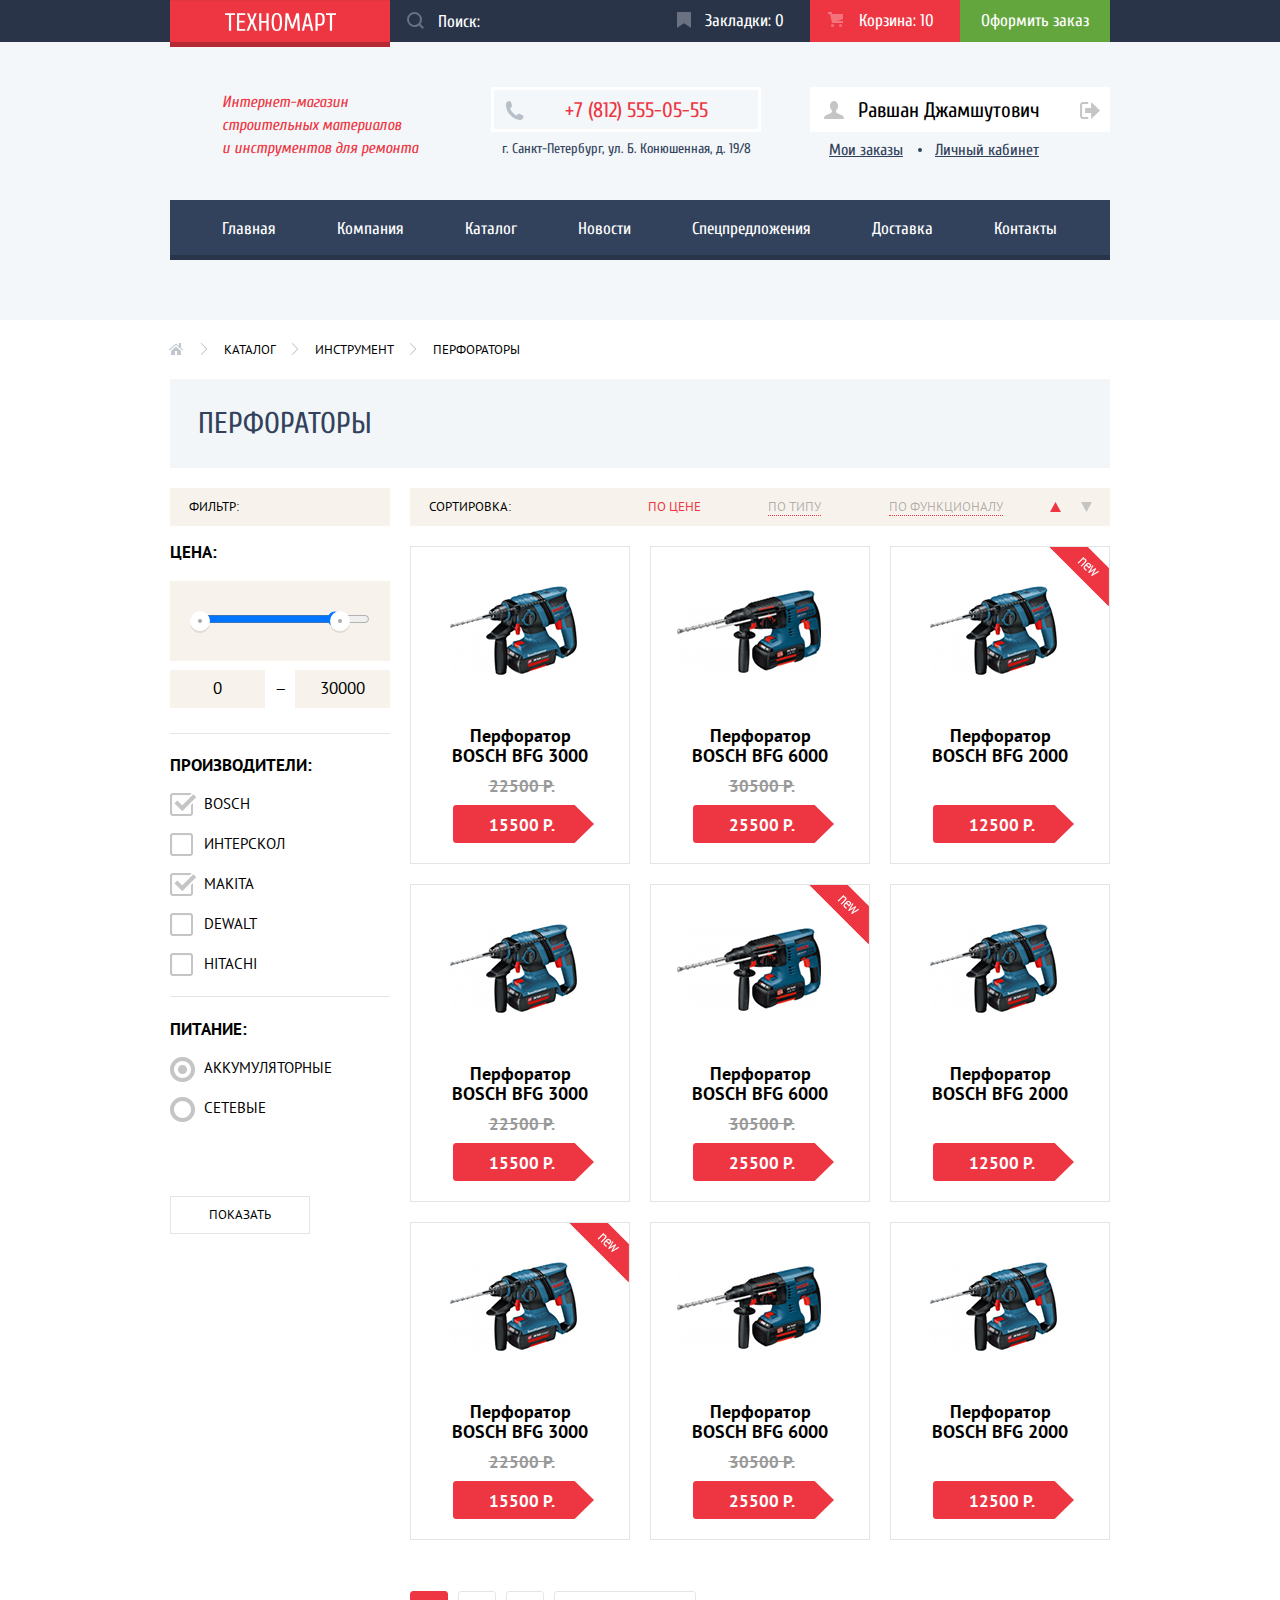
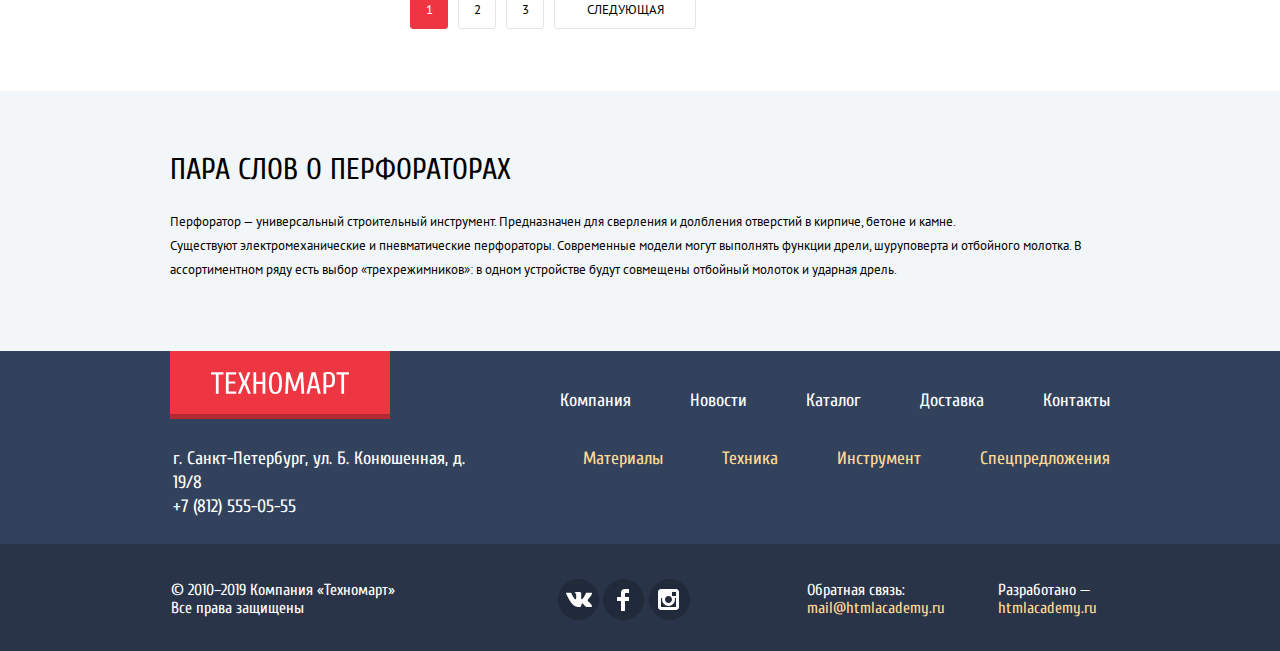
==== commit ee559d43: "Введение в JavaScript" ====
--- a/catalog.html
+++ b/catalog.html
@@ -16,11 +16,11 @@
         <a class="logo header-logo">
           <img class="logo-img" src="img/image/logo-technomart.svg" width="111" height="19" alt="Логотип Техномарт">
         </a>
-        <div class="search-wrap">
+        <form class="search-wrap" method="GET" action="#">
+          <input class="search" type="search" placeholder="Поиск:">
           <svg xmlns="http://www.w3.org/2000/svg" width="17" height="17" viewBox="0 0 17 17"><path fill="#ffffff" d="M17 15.586l-3.542-3.542A7.465 7.465 0 0 0 15 7.5 7.5 7.5 0 1 0 7.5 15c1.71 0 3.282-.579 4.544-1.542L15.586 17 17 15.586zM2 7.5C2 4.467 4.467 2 7.5 2 10.532 2 13 4.467 13 7.5c0 3.032-2.468 5.5-5.5 5.5A5.506 5.506 0 0 1 2 7.5z"/>
           </svg>
-          <input class="search" type="search" placeholder="Поиск:">
-        </div>
+        </form>
         <div class="top-menu">
           <a class="top-menu-link bookmarks" href="#">Закладки: <span>0</span></a>
           <a class="top-menu-link basket full-basket" href="#">Корзина: <span>10</span></a>
@@ -41,9 +41,10 @@
         </div>
         <div class="account">
           <div class="user">
-            <svg xmlns="http://www.w3.org/2000/svg" width="20" height="18" viewBox="0 0 20 18"><path fill="#c5c5c5" d="M17.881 14.166c-2.144-.735-4.256-1.666-5.207-2.39-.657-.501-.77-1.618-.517-2.415 1.118-.903 1.864-2.477 1.864-4.278C14.021 2.276 12.221 0 10 0S5.979 2.276 5.979 5.083c0 1.801.746 3.374 1.863 4.277.253.798.141 1.915-.517 2.416-.95.724-3.063 1.654-5.207 2.39S0 18 0 18h20s.025-3.099-2.119-3.834z"/>
-            </svg>
-            <a class="user-name" href="#">Равшан Джамшутович</a>
+            <a class="user-name" href="#">
+              <svg xmlns="http://www.w3.org/2000/svg" width="20" height="18" viewBox="0 0 20 18"><path fill="#c5c5c5" d="M17.881 14.166c-2.144-.735-4.256-1.666-5.207-2.39-.657-.501-.77-1.618-.517-2.415 1.118-.903 1.864-2.477 1.864-4.278C14.021 2.276 12.221 0 10 0S5.979 2.276 5.979 5.083c0 1.801.746 3.374 1.863 4.277.253.798.141 1.915-.517 2.416-.95.724-3.063 1.654-5.207 2.39S0 18 0 18h20s.025-3.099-2.119-3.834z"/>
+            </svg> Равшан Джамшутович
+            </a>
             <a class="user-exit" href="#" aria-label="Выход из профиля">
               <svg xmlns="http://www.w3.org/2000/svg" width="21" height="17" viewBox="0 0 21 17"><g fill="#c5c5c5"><path fill="#c5c5c5" d="M21 8.5L12.125 0v6h-6v5h6v6z"/><path fill="#c5c5c5" d="M3.106 13.952V3.048c.018-.376.171-1.057 1.01-1.057h5.027V0H4.116C1.938 0 1.112 1.81 1.087 3.027v10.946C1.112 15.189 1.938 17 4.116 17h5.027v-1.99H4.116c-.839 0-.992-.683-1.01-1.058z"/></g>
               </svg>
@@ -108,7 +109,7 @@
         <section class="filters">
           <h2 class="visually-hidden">Фильтр товаров</h2>
           <div class="name-filter">Фильтр:</div>
-          <form class="filter" action="#" method="GET">
+          <form class="filter" method="GET" action="#">
             <fieldset class="filter-inner">
               <legend class="filter-title">Цена:</legend>
               <div class="range-block">
@@ -122,9 +123,7 @@
             </fieldset>
             <fieldset class="filter-inner">
               <legend class="filter-title">Производители:</legend>
-              <!--id="manufacturers"-->
               <ul class="filter-list">
-                <!--aria-labelledby="manufacturers"-->
                 <li class="filter-item">
                   <input class="filter-input" type="checkbox" id="bosch" name="bosch" checked>
                   <label class="filter-label" for="bosch">Bosch</label>
@@ -193,7 +192,9 @@
                 <button class="button btn-buy" type="button">Купить</button>
                 <button class="button btn-to-bookmarks" type="button">В закладки</button>
               </div>
-              <img class="catalog-img" src="img/image/perforator_1.jpg" width="218" height="170" alt="Перфоратор BOSCH BFG 3000">
+              <div class="catalog-img">
+                <img src="img/image/perforator_1.jpg" width="218" height="170" alt="Перфоратор BOSCH BFG 3000">
+              </div>
               <div class="catalog-item-inner">
                 <a class="catalog-link" href="#">
                   <h3 class="catalog-title">Перфоратор BOSCH BFG 3000</h3>
@@ -207,7 +208,9 @@
                 <button class="button btn-buy" type="button">Купить</button>
                 <button class="button btn-to-bookmarks" type="button">В закладки</button>
               </div>
-              <img class="catalog-img" src="img/image/perforator_2.jpg" width="218" height="170" alt="Перфоратор BOSCH BFG 6000">
+              <div class="catalog-img">
+                <img src="img/image/perforator_2.jpg" width="218" height="170" alt="Перфоратор BOSCH BFG 6000">
+              </div>
               <div class="catalog-item-inner">
                 <a class="catalog-link" href="#">
                   <h3 class="catalog-title">Перфоратор BOSCH BFG 6000</h3>
@@ -216,12 +219,14 @@
                 <a class="price" href="#">25500 Р.</a>
               </div>
             </li>
-            <li class="catalog-item">
-              <div class="actions">
-                <button class="button btn-buy" type="button">Купить</button>
-                <button class="button btn-to-bookmarks" type="button">В закладки</button>
-              </div>
-              <img class="catalog-img" src="img/image/perforator_3.jpg" width="218" height="170" alt="Перфоратор BOSCH BFG 2000">
+            <li class="catalog-item new">
+              <div class="actions">
+                <button class="button btn-buy" type="button">Купить</button>
+                <button class="button btn-to-bookmarks" type="button">В закладки</button>
+              </div>
+              <div class="catalog-img">
+                <img src="img/image/perforator_3.jpg" width="218" height="170" alt="Перфоратор BOSCH BFG 2000">
+              </div>
               <div class="catalog-item-inner">
                 <a class="catalog-link" href="#">
                   <h3 class="catalog-title">Перфоратор BOSCH BFG 2000</h3>
@@ -235,7 +240,9 @@
                 <button class="button btn-buy" type="button">Купить</button>
                 <button class="button btn-to-bookmarks" type="button">В закладки</button>
               </div>
-              <img class="catalog-img" src="img/image/perforator_1.jpg" width="218" height="170" alt="Перфоратор BOSCH BFG 3000">
+              <div class="catalog-img">
+                <img src="img/image/perforator_1.jpg" width="218" height="170" alt="Перфоратор BOSCH BFG 3000">
+              </div>
               <div class="catalog-item-inner">
                 <a class="catalog-link" href="#">
                   <h3 class="catalog-title">Перфоратор BOSCH BFG 3000</h3>
@@ -244,12 +251,14 @@
                 <a href="#" class="price">15500 Р.</a>
               </div>
             </li>
-            <li class="catalog-item">
-              <div class="actions">
-                <button class="button btn-buy" type="button">Купить</button>
-                <button class="button btn-to-bookmarks" type="button">В закладки</button>
-              </div>
-              <img class="catalog-img" src="img/image/perforator_2.jpg" width="218" height="170" alt="Перфоратор BOSCH BFG 6000">
+            <li class="catalog-item new">
+              <div class="actions">
+                <button class="button btn-buy" type="button">Купить</button>
+                <button class="button btn-to-bookmarks" type="button">В закладки</button>
+              </div>
+              <div class="catalog-img">
+                <img src="img/image/perforator_2.jpg" width="218" height="170" alt="Перфоратор BOSCH BFG 6000">
+              </div>
               <div class="catalog-item-inner">
                 <a class="catalog-link" href="#">
                   <h3 class="catalog-title">Перфоратор BOSCH BFG 6000</h3>
@@ -263,7 +272,9 @@
                 <button class="button btn-buy" type="button">Купить</button>
                 <button class="button btn-to-bookmarks" type="button">В закладки</button>
               </div>
-              <img class="catalog-img" src="img/image/perforator_3.jpg" width="218" height="170" alt="Перфоратор BOSCH BFG 2000">
+              <div class="catalog-img">
+                <img src="img/image/perforator_3.jpg" width="218" height="170" alt="Перфоратор BOSCH BFG 2000">
+              </div>
               <div class="catalog-item-inner">
                 <a class="catalog-link" href="#">
                   <h3 class="catalog-title">Перфоратор BOSCH BFG 2000</h3>
@@ -272,12 +283,14 @@
                 <a href="#" class="price">12500 Р.</a>
               </div>
             </li>
-            <li class="catalog-item">
-              <div class="actions">
-                <button class="button btn-buy" type="button">Купить</button>
-                <button class="button btn-to-bookmarks" type="button">В закладки</button>
-              </div>
-              <img class="catalog-img" src="img/image/perforator_1.jpg" width="218" height="170" alt="Перфоратор BOSCH BFG 3000">
+            <li class="catalog-item new">
+              <div class="actions">
+                <button class="button btn-buy" type="button">Купить</button>
+                <button class="button btn-to-bookmarks" type="button">В закладки</button>
+              </div>
+              <div class="catalog-img">
+                <img src="img/image/perforator_1.jpg" width="218" height="170" alt="Перфоратор BOSCH BFG 3000">
+              </div>
               <div class="catalog-item-inner">
                 <a class="catalog-link" href="#">
                   <h3 class="catalog-title">Перфоратор BOSCH BFG 3000</h3>
@@ -291,7 +304,9 @@
                 <button class="button btn-buy" type="button">Купить</button>
                 <button class="button btn-to-bookmarks" type="button">В закладки</button>
               </div>
-              <img class="catalog-img" src="img/image/perforator_2.jpg" width="218" height="170" alt="Перфоратор BOSCH BFG 6000">
+              <div class="catalog-img">
+                <img src="img/image/perforator_2.jpg" width="218" height="170" alt="Перфоратор BOSCH BFG 6000">
+              </div>
               <div class="catalog-item-inner">
                 <a class="catalog-link" href="#">
                   <h3 class="catalog-title">Перфоратор BOSCH BFG 6000</h3>
@@ -305,7 +320,9 @@
                 <button class="button btn-buy" type="button">Купить</button>
                 <button class="button btn-to-bookmarks" type="button">В закладки</button>
               </div>
-              <img class="catalog-img" src="img/image/perforator_3.jpg" width="218" height="170" alt="Перфоратор BOSCH BFG 2000">
+              <div class="catalog-img">
+                <img src="img/image/perforator_3.jpg" width="218" height="170" alt="Перфоратор BOSCH BFG 2000">
+              </div>
               <div class="catalog-item-inner">
                 <a class="catalog-link" href="#">
                   <h3 class="catalog-title">Перфоратор BOSCH BFG 2000</h3>
@@ -430,6 +447,31 @@
       <svg enable-background="new 0 0 21 21" height="21" viewBox="0 0 21 21" width="21" xmlns="http://www.w3.org/2000/svg"><path d="m13.273 10.5 7.422-7.422c.389-.389.389-1.025 0-1.414l-1.359-1.359c-.389-.389-1.025-.389-1.414 0l-7.422 7.422-7.422-7.422c-.389-.389-1.025-.389-1.414 0l-1.359 1.359c-.389.389-.389 1.025 0 1.414l7.422 7.422-7.421 7.422c-.389.389-.389 1.025 0 1.414l1.359 1.359c.389.389 1.025.389 1.414 0l7.422-7.422 7.422 7.422c.389.389 1.025.389 1.414 0l1.359-1.359c.389-.389.389-1.025 0-1.414z" fill="#ee3643"/></svg>
     </button>
   </div>
+
+  <script src="js/script.js">
+    // var buy = document.querySelectorAll(".btn-buy");
+    // var buyPopup = document.querySelector(".item-added");
+    // var buyExit = document.querySelector(".item-added-exit");
+    // for (var i = 0; i < buy.length; i++) {
+    //   var buyItem = buy[i];
+    //   buyItem.addEventListener("click", function(evt) {
+    //     evt.preventDefault();
+    //     buyPopup.classList.add("modal-show");
+    //   });
+    // }
+    // buyExit.addEventListener("click", function(evt) {
+    //   evt.preventDefault();
+    //   buyPopup.classList.remove("modal-show");
+    // });
+    // window.addEventListener("keydown", function(evt) {
+    //   if (evt.keyCode === 27) {
+    //     if (buyPopup.classList.contains("modal-show")) {
+    //       evt.preventDefault();
+    //       buyPopup.classList.remove("modal-show");
+    //     }
+    //   }
+    // })
+  </script>
 </body>
 
 </html>--- a/css/style.css
+++ b/css/style.css
@@ -26,13 +26,13 @@
   box-sizing: inherit;
 }
 
-.visually-hidden:not(:focus):not(:active) {
-  position: absolute !important;
-  width: 1px !important;
-  height: 1px !important;
+.visually-hidden {
+  position: absolute;
+  width: 1px;
+  height: 1px;
   margin: -1px;
-  border: 0 !important;
-  padding: 0 !important;
+  border: 0;
+  padding: 0;
   white-space: nowrap;
   clip-path: inset(100%);
   clip: rect(0 0 0 0);
@@ -104,12 +104,14 @@
 }
 
 .header-logo {
-  height: 47px;
+  position: absolute;
+  min-height: 47px;
   border-top: 1px solid #e03643;
 }
 
 .search-wrap {
   position: relative;
+  margin-left: 220px;
 }
 
 .search-wrap svg {
@@ -123,13 +125,6 @@
 
 .search-wrap:hover svg {
   opacity: 1;
-}
-
-
-/* Значка нету при фокусе на поиск */
-
-.search-wrap:focus path {
-  fill: #ee3643;
 }
 
 .search {
@@ -153,6 +148,28 @@
   color: #fff;
 }
 
+.search:focus {
+  color: #000;
+  background-color: #fff;
+  outline: none;
+}
+
+.search:focus::-ms-input-placeholder {
+  color: #ccc;
+}
+
+.search:focus::placeholder {
+  color: #ccc;
+}
+
+.search:focus+svg {
+  opacity: 1;
+}
+
+.search:focus+svg path {
+  fill: #ee3643;
+}
+
 .search:hover,
 .top-menu-link:hover,
 .top-menu-link:focus {
@@ -241,7 +258,7 @@
 }
 
 .user-btn {
-  height: 45px;
+  min-height: 45px;
   font-size: 21px;
   line-height: 21px;
   color: #000;
@@ -280,33 +297,33 @@
   padding-left: 48px;
 }
 
-.user>svg {
-  position: absolute;
-  top: 14px;
-  left: 14px;
+.user-name {
+  position: relative;
+  color: #000;
+}
+
+.user-name svg {
+  position: absolute;
+  top: 3px;
+  left: -34px;
 }
 
 .user-exit {
-  position: relative;
-}
-
-.user-exit svg {
-  position: absolute;
-  top: 4px;
-  left: 36px;
-}
-
-.user:hover path,
-.user:focus path {
+  position: absolute;
+  top: 15px;
+  right: 10px;
+}
+
+.user-name:hover path,
+.user-name:focus path,
+.user-exit:hover path,
+.user-exit:focus path {
   fill: #32425c;
 }
 
-.user:active path {
+.user-name:active path,
+.user-exit:active path {
   fill: #c5c5c5;
-}
-
-.user-name {
-  color: #000;
 }
 
 .user-date {
@@ -396,7 +413,7 @@
   min-height: 409px;
   margin: 0;
   padding: 0;
-  margin-bottom: 33px;
+  margin-bottom: 30px;
 }
 
 .features-item {
@@ -406,7 +423,7 @@
   /* Не работает в IE
     justify-content: space-between; */
   width: 300px;
-  height: 123px;
+  min-height: 123px;
   margin: 0;
   padding: 0;
   margin-bottom: 20px;
@@ -518,6 +535,9 @@
 }
 
 .slider-item {
+  position: absolute;
+  display: none;
+  width: 100%;
   height: 266px;
   background-repeat: no-repeat;
   background-position: 0 0;
@@ -528,11 +548,11 @@
 }
 
 .slide-drill {
-  background-image: url("../img/image/layer 99.jpg");
+  background-image: url("../img/image/layer-99.jpg");
 }
 
 .slide-perforator {
-  background-image: url("../img/image/layer 100.jpg");
+  background-image: url("../img/image/layer-100.jpg");
 }
 
 .slider-title {
@@ -598,7 +618,9 @@
   border-radius: 3px;
   background-color: #ee3643;
   padding-top: 11px;
+  padding-right: 15px;
   padding-bottom: 9px;
+  padding-left: 15px;
 }
 
 .goods-inner,
@@ -621,7 +643,7 @@
 .popular-goods,
 .popular-brands {
   width: 253px;
-  height: 38px;
+  min-height: 38px;
   margin-top: 20px;
 }
 
@@ -658,39 +680,6 @@
   padding: 0;
   padding-top: 40px;
   padding-bottom: 98px;
-}
-
-.services-item {
-  font-size: 21px;
-  line-height: 30px;
-  font-weight: 700;
-  color: #fff;
-  background-color: #32425c;
-  border-top: 1px solid #405069;
-  border-bottom: 1px solid #293449;
-  margin: 0;
-  padding: 0;
-  padding-top: 14px;
-  padding-left: 23px;
-  min-height: 62px;
-}
-
-.services-item:hover,
-.services-item:focus {
-  background-color: #293449;
-  color: #fff;
-}
-
-.services-item:active {
-  color: #32425c;
-  background-color: #fff;
-  border: #fff;
-}
-
-.services-active {
-  color: #32425c;
-  background-color: #fff;
-  border: #fff;
 }
 
 .transport-companies {
@@ -856,6 +845,7 @@
   width: 20px;
   height: 22px;
   background-image: url("../img/image/filter-button.svg");
+  z-index: 1;
 }
 
 .range::after {
@@ -866,6 +856,7 @@
   width: 20px;
   height: 22px;
   background-image: url("../img/image/filter-button.svg");
+  z-index: 1;
 }
 
 .dash {
@@ -922,7 +913,7 @@
   display: flex;
   justify-content: space-between;
   width: 43px;
-  height: 12px;
+  min-height: 12px;
   padding: 0;
   margin-top: 2px;
   margin-right: 6px;
@@ -1060,6 +1051,11 @@
   min-height: 38px;
 }
 
+.btn-show:hover,
+.btn-show:focus {
+  cursor: pointer;
+}
+
 .catalog-item-inner {
   display: flex;
   flex-direction: column;
@@ -1071,7 +1067,7 @@
   margin: 0;
   margin-right: auto;
   margin-left: auto;
-  margin-top: 6px;
+  margin-top: 9px;
 }
 
 .catalog-link {
@@ -1131,7 +1127,7 @@
   align-items: center;
   margin: 0;
   padding: 0;
-  margin-bottom: 61px;
+  margin-bottom: 62px;
   min-height: 38px;
 }
 
@@ -1214,10 +1210,11 @@
 
 .header-top {
   width: 100%;
-  height: 42px;
+  min-height: 42px;
 }
 
 .inner-header-top {
+  position: relative;
   display: flex;
   justify-content: space-between;
   flex-wrap: wrap;
@@ -1233,15 +1230,14 @@
   font-size: 17px;
   line-height: 18px;
   width: 150px;
-  height: 42px;
-  /* Если ставлю мин-высоту, блок выпадает и становится не 42 */
+  min-height: 42px;
   padding: 0;
   padding-top: 12px;
   padding-bottom: 10px;
   padding-left: 18px;
 }
 
-.top-menu-link:last-child {
+.top-menu-link.checkout {
   padding-left: 0;
 }
 
@@ -1315,6 +1311,7 @@
 .header-middle {
   display: flex;
   justify-content: space-between;
+  align-items: flex-start;
   margin: 0;
   padding: 0;
   margin-bottom: 39px;
@@ -1357,21 +1354,19 @@
   display: flex;
   justify-content: space-between;
   flex-wrap: wrap;
-  margin: 0;
-  padding: 0;
   width: 940px;
-  /* min-height: 60px; */
+  margin: 0;
+  padding: 0;
 }
 
 .company-info {
   display: flex;
-  flex-direction: row;
   justify-content: space-between;
+  width: 940px;
+  min-height: 534px;
   padding: 0;
   padding-top: 54px;
   padding-bottom: 85px;
-  width: 940px;
-  min-height: 534px;
 }
 
 .technomart-company {
@@ -1405,7 +1400,7 @@
 }
 
 .footer-logo {
-  height: 68px;
+  min-height: 68px;
   margin: 0;
   padding: 0;
   margin-bottom: 28px;
@@ -1538,7 +1533,6 @@
 
 .breadcrumbs-list {
   display: flex;
-  flex-direction: row;
   justify-content: flex-start;
   margin: 0;
   padding: 0;
@@ -1579,7 +1573,6 @@
 
 .filters-wrap {
   display: flex;
-  flex-direction: row;
   justify-content: space-between;
 }
 
@@ -1649,7 +1642,7 @@
   top: 0;
   left: 0;
   width: 218px;
-  height: 170px;
+  min-height: 170px;
   background-color: #fff;
   padding: 0;
   padding-top: 43px;
@@ -1661,14 +1654,15 @@
   min-height: 38px;
   font-size: 14px;
   line-height: 18px;
+  text-transform: uppercase;
   border: none;
-  text-transform: uppercase;
   border-radius: 2px;
   margin-right: auto;
   margin-bottom: 8px;
   margin-left: auto;
   padding-top: 3px;
   padding-left: 10px;
+  cursor: pointer;
 }
 
 .btn-buy {
@@ -1704,6 +1698,7 @@
 
 .btn-buy:active {
   background-color: #518534;
+  border-color: #518534;
 }
 
 .btn-to-bookmarks:hover,
@@ -1724,11 +1719,7 @@
   display: block;
 }
 
-.materials::after,
-.goods-list .catalog-item:nth-of-type(4)::after,
-.catalog-list .catalog-item:nth-of-type(3)::after,
-.catalog-list .catalog-item:nth-of-type(5)::after,
-.catalog-list .catalog-item:nth-of-type(7)::after {
+.new::after {
   content: "";
   position: absolute;
   width: 60px;
@@ -1755,10 +1746,8 @@
 
 .goods-inner {
   display: flex;
-  flex-direction: row;
   justify-content: space-between;
-  /*Не работает в IE
-   align-items: center; */
+  align-items: flex-start;
   min-height: 89px;
   margin-bottom: 20px;
   padding-right: 24px;
@@ -1786,8 +1775,7 @@
 .brands-inner {
   display: flex;
   justify-content: space-between;
-  /*Не работает в IE
-   align-items: center; */
+  align-items: flex-start;
   min-height: 89px;
   margin-bottom: 20px;
   padding-right: 24px;
@@ -1839,19 +1827,41 @@
   margin-bottom: 70px;
 }
 
-.services-inner {
-  display: flex;
-  flex-direction: row;
-  margin: 0;
-  padding: 0;
-}
-
 .services-list {
   position: relative;
   width: 240px;
   margin: 0;
   padding: 0;
   margin-right: 80px;
+}
+
+.services-item {
+  display: block;
+  min-height: 62px;
+  font-size: 21px;
+  line-height: 30px;
+  font-weight: 700;
+  color: #fff;
+  background-color: #32425c;
+  border-top: 1px solid #405069;
+  border-bottom: 1px solid #293449;
+  margin: 0;
+  padding: 0;
+  padding-top: 14px;
+  padding-left: 23px;
+}
+
+.services-item:hover,
+.services-item:focus {
+  background-color: #293449;
+  color: #fff;
+  cursor: pointer;
+}
+
+.services-item:active {
+  color: #32425c;
+  background-color: #fff;
+  border: #fff;
 }
 
 .services-list::after {
@@ -1938,23 +1948,28 @@
 }
 
 .map-popup {
-  position: relative;
+  position: fixed;
+  top: 60px;
+  left: 50%;
   width: 980px;
   height: 447px;
   margin: 0;
   padding: 0;
-  margin-right: auto;
-  margin-left: auto;
+  margin-left: -490px;
+  z-index: 1;
 }
 
 .modal-question {
-  position: relative;
+  position: fixed;
+  top: 271px;
+  left: 50%;
   width: 620px;
   min-height: 430px;
+  background-color: #fff;
   border-top: 6px solid #ff5357;
   box-shadow: 0 20px 40px rgba( 0, 0, 0, 0.75);
-  margin-left: auto;
-  margin-right: auto;
+  margin-left: -310px;
+  z-index: 1;
 }
 
 .map-exit,
@@ -1969,6 +1984,7 @@
   margin: 0;
   padding: 0;
   background-color: rgba(0, 0, 0, 0);
+  z-index: 1;
 }
 
 .map-exit {
@@ -2025,12 +2041,15 @@
   padding-left: 14px;
 }
 
+.question-item input:focus,
+.question-item textarea:focus {
+  color: #000;
+}
+
 .question-item label {
   display: block;
   font-size: 18px;
   line-height: 18px;
-  font-weight: 700;
-  /* без жирности не подходит по виду */
   margin-bottom: 9px;
   margin-left: 1px;
 }
@@ -2044,21 +2063,24 @@
 
 .question-bottom {
   background-color: #f4f4f4;
-  height: 112px;
+  min-height: 112px;
   margin: 0;
   padding: 0;
 }
 
 .item-added {
-  position: relative;
+  position: fixed;
+  top: 392px;
+  left: 50%;
   width: 620px;
   min-height: 282px;
+  background-color: #fff;
   border-top: 6px solid #ff5357;
   box-shadow: 0 20px 40px rgba( 41, 52, 73, 0.75);
-  margin-left: auto;
-  margin-right: auto;
+  margin-left: -310px;
   padding: 0;
   padding-top: 36px;
+  z-index: 1;
 }
 
 .item-text {
@@ -2116,6 +2138,129 @@
   border-radius: 3px;
 }
 
+.slider-controls {
+  position: absolute;
+  left: 50%;
+  bottom: 36px;
+  z-index: 1;
+  width: 160px;
+  height: 18px;
+  text-align: center;
+  font-size: 0;
+  transform: translateX(-50%);
+}
+
+.slider-controls label {
+  position: relative;
+  display: inline-block;
+  vertical-align: middle;
+  width: 18px;
+  height: 18px;
+  margin: 1px;
+  margin-top: 4px;
+  padding: 8px;
+  border-radius: 50%;
+  cursor: pointer;
+}
+
+.slider-controls label::after {
+  content: "";
+  position: absolute;
+  top: 4px;
+  left: 4px;
+  z-index: 1;
+  width: 10px;
+  height: 10px;
+  background: #ffffff;
+  border-radius: 50%;
+}
+
+#product-1:checked~.slider-list .slider-item:nth-child(1),
+#product-2:checked~.slider-list .slider-item:nth-child(2) {
+  display: block;
+}
+
+#product-1:checked~.slider-controls .slider-controls-item--1::before,
+#product-2:checked~.slider-controls .slider-controls-item--2::before {
+  content: "";
+  position: absolute;
+  left: 50%;
+  top: 50%;
+  z-index: 2;
+  width: 6px;
+  height: 6px;
+  margin: -3px;
+  background-color: #ee3643;
+  border-radius: 50%;
+}
+
+.services-wrap {
+  position: relative;
+}
+
+.services-inner {
+  position: absolute;
+  display: none;
+  top: 0;
+  left: 320px;
+}
+
+#services-1:checked~.services-list .services-item:nth-child(1),
+#services-2:checked~.services-list .services-item:nth-child(2),
+#services-3:checked~.services-list .services-item:nth-child(3) {
+  color: #32425c;
+  background-color: #fff;
+  border: #fff;
+}
+
+#services-1:checked~.services-inner:nth-of-type(2),
+#services-2:checked~.services-inner:nth-of-type(3),
+#services-3:checked~.services-inner:nth-of-type(4) {
+  display: block;
+}
+
 .modal {
   display: none;
+}
+
+.modal-show {
+  display: block;
+}
+
+@keyframes shake {
+  0%,
+  100% {
+    transform: translateX(0);
+  }
+  10%,
+  30%,
+  50%,
+  70%,
+  90% {
+    transform: translateX(-10px);
+  }
+  20%,
+  40%,
+  60%,
+  80% {
+    transform: translateX(10px);
+  }
+}
+
+.modal-error {
+  animation-name: shake;
+  animation-duration: 0.6s;
+}
+
+.map-popup img {
+  position: absolute;
+  margin: 0;
+}
+
+.map-popup iframe {
+  position: absolute;
+  border: none;
+  top: 15px;
+  left: 20px;
+  z-index: 1;
 }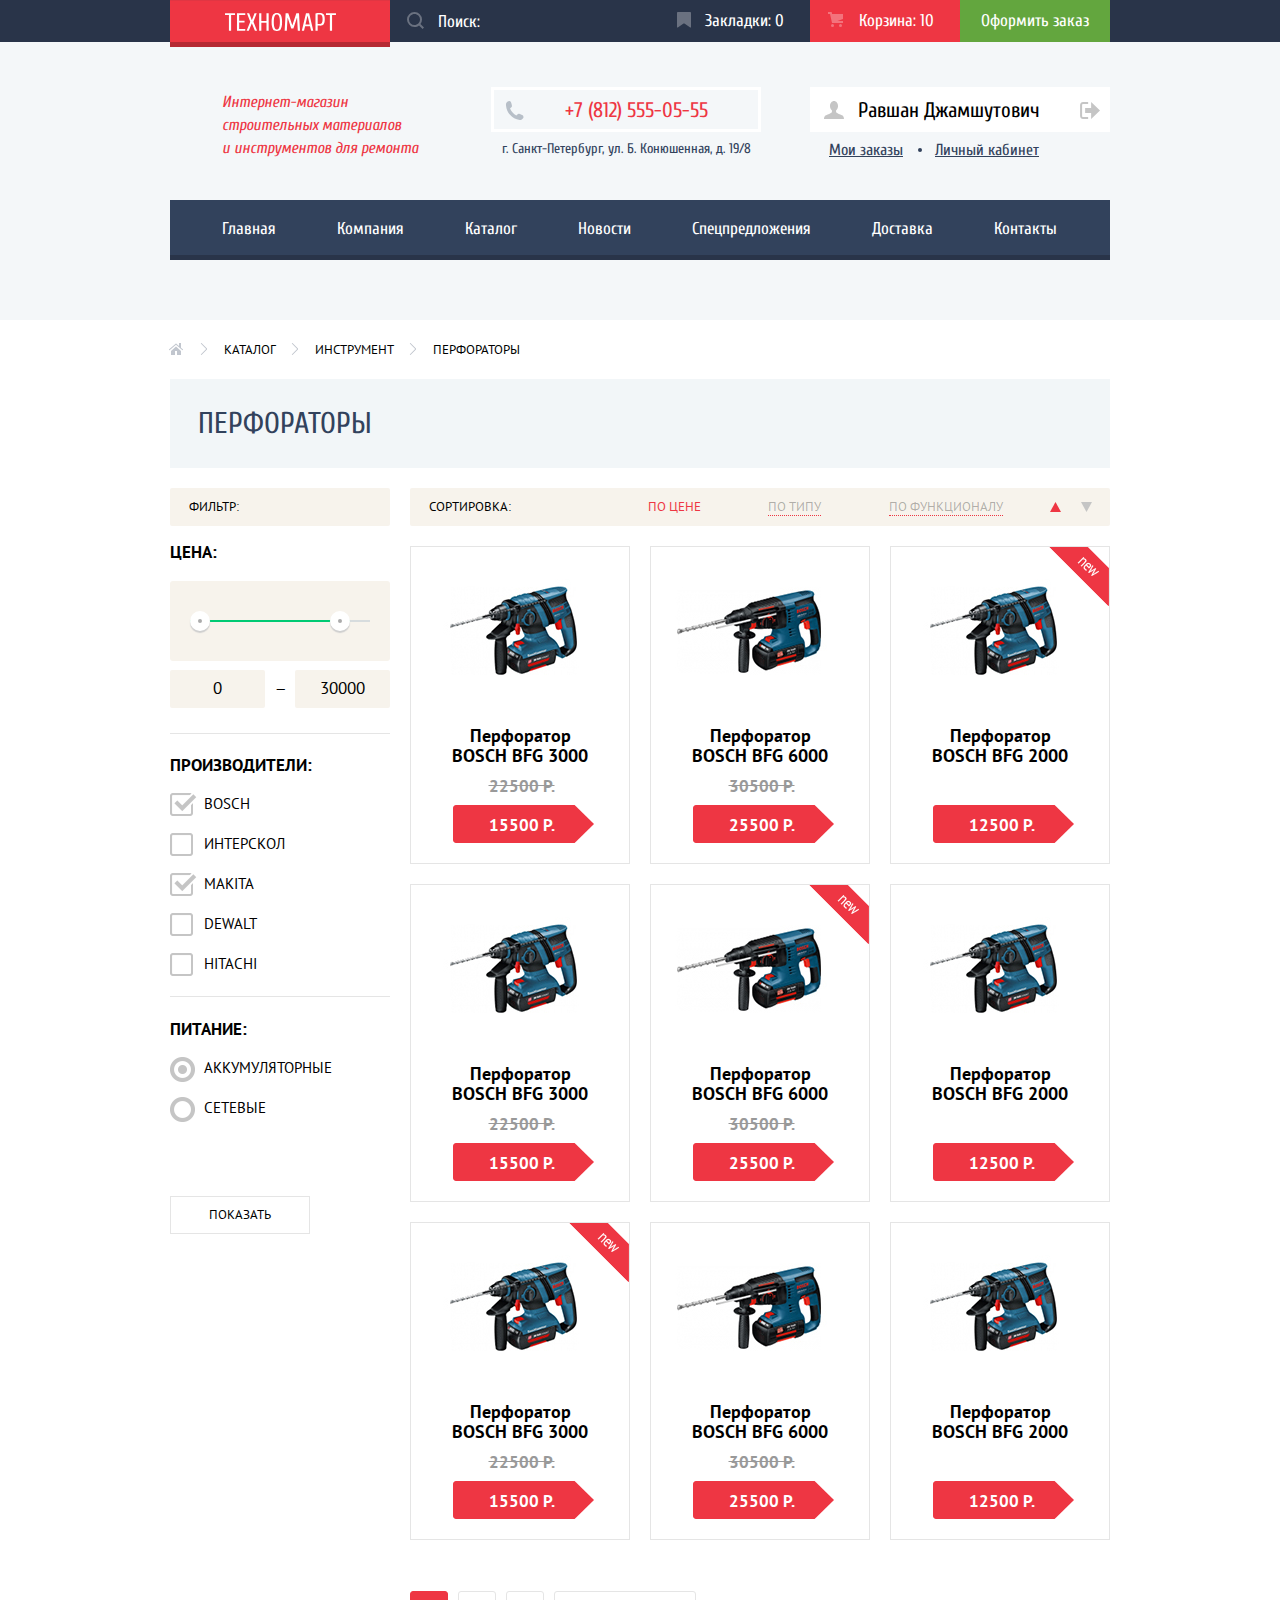
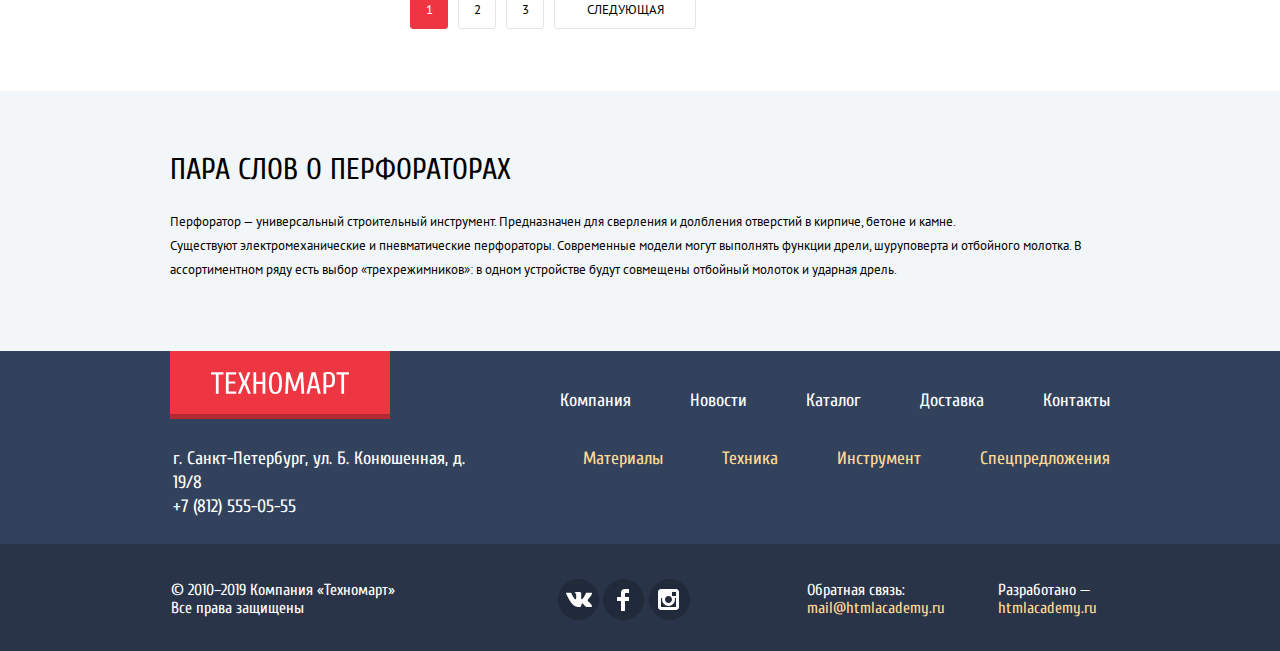
==== commit b3491218: "Внесены правки блока цена" ====
--- a/catalog.html
+++ b/catalog.html
@@ -113,7 +113,11 @@
             <fieldset class="filter-inner">
               <legend class="filter-title">Цена:</legend>
               <div class="range-block">
-                <input class="range" type="range" min="0" max="30000" step="1" value="25000" aria-label="Цена">
+                <div class="scale">
+                  <div class="bar"></div>
+                </div>
+                <div class="toggle toggle-min"></div>
+                <div class="toggle toggle-max"></div>
               </div>
               <div class="price-selection">
                 <input class="min-price" type="text" value="0" aria-label="Минимальная цена">
@@ -448,30 +452,7 @@
     </button>
   </div>
 
-  <script src="js/script.js">
-    // var buy = document.querySelectorAll(".btn-buy");
-    // var buyPopup = document.querySelector(".item-added");
-    // var buyExit = document.querySelector(".item-added-exit");
-    // for (var i = 0; i < buy.length; i++) {
-    //   var buyItem = buy[i];
-    //   buyItem.addEventListener("click", function(evt) {
-    //     evt.preventDefault();
-    //     buyPopup.classList.add("modal-show");
-    //   });
-    // }
-    // buyExit.addEventListener("click", function(evt) {
-    //   evt.preventDefault();
-    //   buyPopup.classList.remove("modal-show");
-    // });
-    // window.addEventListener("keydown", function(evt) {
-    //   if (evt.keyCode === 27) {
-    //     if (buyPopup.classList.contains("modal-show")) {
-    //       evt.preventDefault();
-    //       buyPopup.classList.remove("modal-show");
-    //     }
-    //   }
-    // })
-  </script>
+  <script src="js/script.js"></script>
 </body>
 
 </html>--- a/css/style.css
+++ b/css/style.css
@@ -790,6 +790,7 @@
   padding: 0;
   margin: 0;
   padding-left: 19px;
+  border-radius: 2px;
 }
 
 .name-filter {
@@ -821,42 +822,52 @@
   text-transform: uppercase;
   border: none;
   padding-bottom: 4px;
+  border-radius: 2px;
 }
 
 .range-block {
+  position: relative;
   height: 80px;
-  text-align: center;
-  margin: 0;
-  padding: 0;
+  margin: 0;
+  padding: 0;
+  padding-top: 39px;
+  padding-right: 20px;
+  padding-left: 20px;
   margin-bottom: 9px;
-}
-
-.range {
-  position: relative;
-  width: 180px;
-  margin-top: 30px;
-}
-
-.range::before {
-  content: "";
-  position: absolute;
-  top: 0;
+  border-radius: 3px;
+}
+
+.scale {
+  height: 2px;
+  background: #d7dcde;
+}
+
+.bar {
+  width: 160px;
+  height: 2px;
+  background: #00ca74;
+}
+
+.toggle {
+  position: absolute;
+  top: 30px;
   left: 0;
   width: 20px;
-  height: 22px;
-  background-image: url("../img/image/filter-button.svg");
-  z-index: 1;
-}
-
-.range::after {
-  content: "";
-  position: absolute;
-  top: 0;
-  right: 20px;
-  width: 20px;
-  height: 22px;
-  background-image: url("../img/image/filter-button.svg");
-  z-index: 1;
+  height: 20px;
+  padding: 0;
+  background-color: #ababab;
+  border: 8px solid #ffffff;
+  box-shadow: 0 2px 1px 0 #cfcfcf;
+  border-radius: 50%;
+  cursor: pointer;
+}
+
+.toggle-min {
+  left: 20px;
+}
+
+.toggle-max {
+  left: 160px;
 }
 
 .dash {
@@ -865,7 +876,6 @@
 
 .sorting {
   display: flex;
-  flex-direction: row;
   justify-content: space-between;
   margin-bottom: 20px;
   padding-right: 17px;
@@ -2054,18 +2064,20 @@
   margin-left: 1px;
 }
 
+.question-bottom {
+  background-color: #f4f4f4;
+  width: 100%;
+  min-height: 112px;
+  margin: 0;
+  padding: 0;
+}
+
 .question-send {
   position: absolute;
   bottom: -86px;
+  left: 0;
   width: 100%;
   border: 0;
-}
-
-.question-bottom {
-  background-color: #f4f4f4;
-  min-height: 112px;
-  margin: 0;
-  padding: 0;
 }
 
 .item-added {
@@ -2261,6 +2273,6 @@
   position: absolute;
   border: none;
   top: 15px;
-  left: 20px;
+  left: 15px;
   z-index: 1;
 }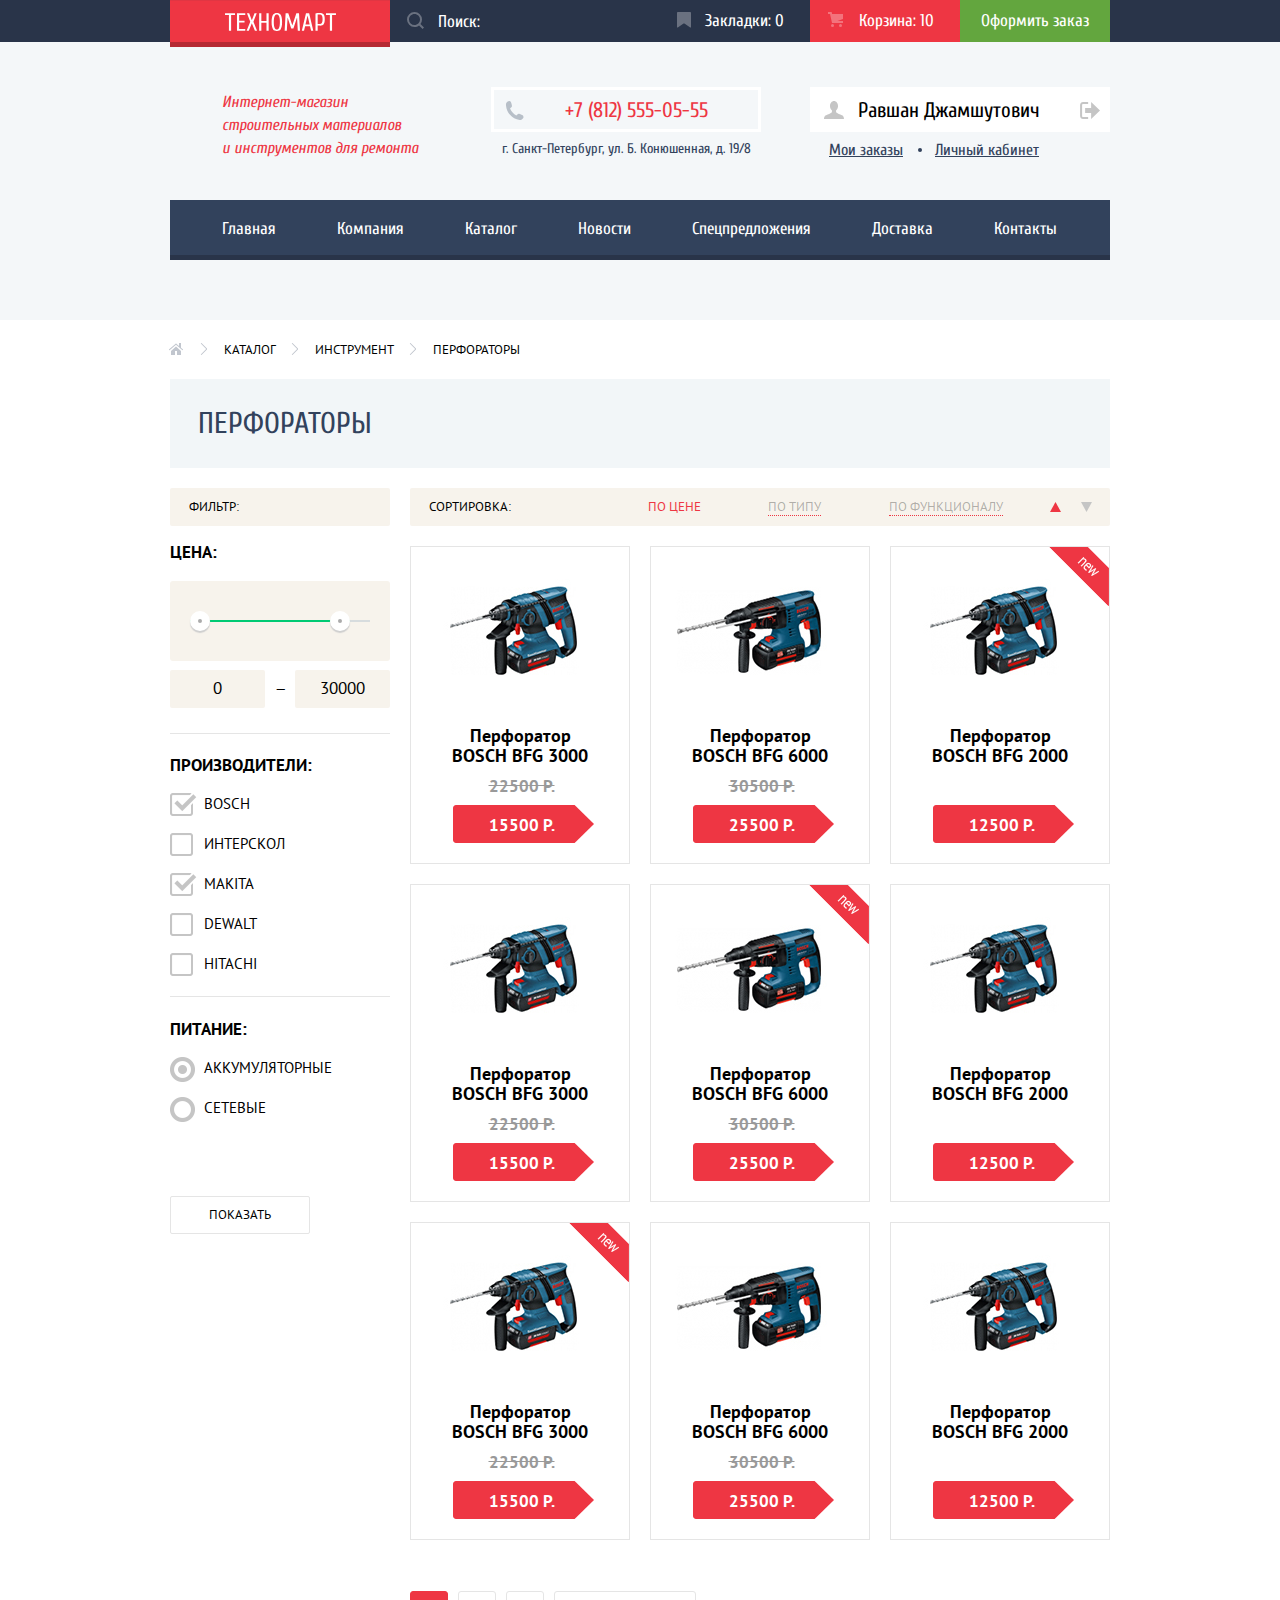
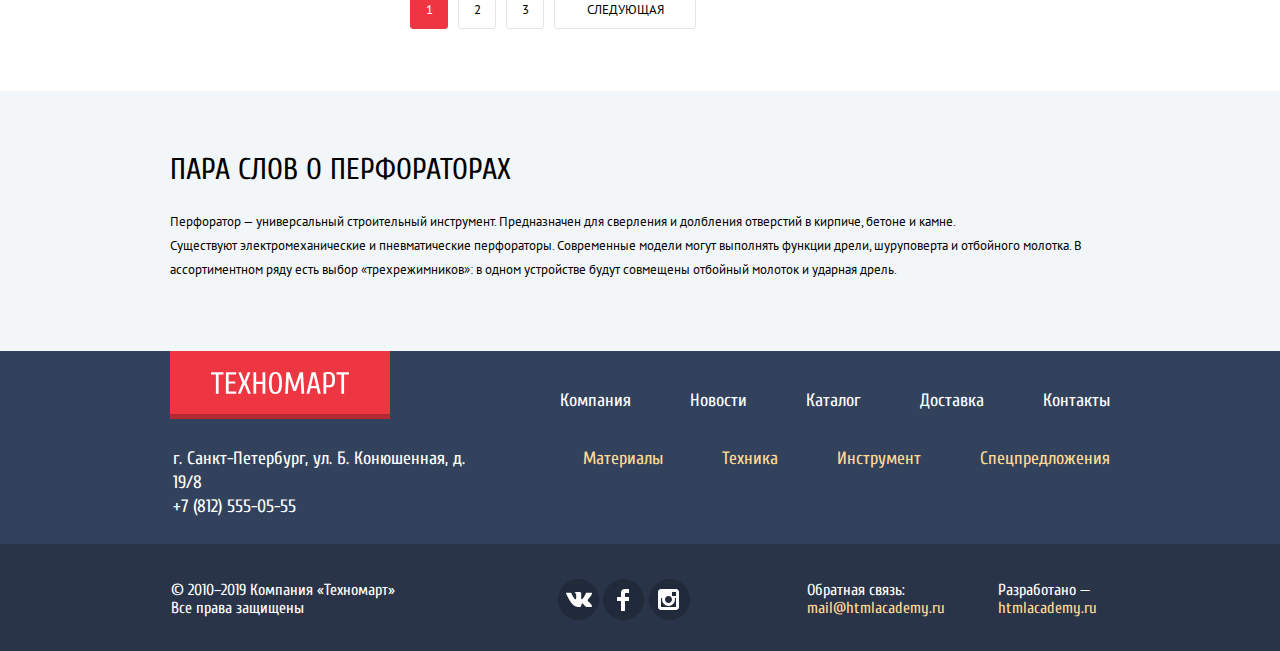
==== commit 33f53628: "Общие правки" ====
--- a/catalog.html
+++ b/catalog.html
@@ -129,23 +129,23 @@
               <legend class="filter-title">Производители:</legend>
               <ul class="filter-list">
                 <li class="filter-item">
-                  <input class="filter-input" type="checkbox" id="bosch" name="bosch" checked>
+                  <input class="filter-input visually-hidden" type="checkbox" id="bosch" name="bosch" checked>
                   <label class="filter-label" for="bosch">Bosch</label>
                 </li>
                 <li class="filter-item">
-                  <input class="filter-input" type="checkbox" id="interscol" name="interscol">
+                  <input class="filter-input visually-hidden" type="checkbox" id="interscol" name="interscol">
                   <label class="filter-label" for="interscol">Интерскол</label>
                 </li>
                 <li class="filter-item">
-                  <input class="filter-input" type="checkbox" id="makita" name="makita" checked>
+                  <input class="filter-input visually-hidden" type="checkbox" id="makita" name="makita" checked>
                   <label class="filter-label" for="makita">Makita</label>
                 </li>
                 <li class="filter-item">
-                  <input class="filter-input" type="checkbox" id="dewalt" name="dewalt">
+                  <input class="filter-input visually-hidden" type="checkbox" id="dewalt" name="dewalt">
                   <label class="filter-label" for="dewalt">Dewalt</label>
                 </li>
                 <li class="filter-item">
-                  <input class="filter-input" type="checkbox" id="hitachi" name="hitachi">
+                  <input class="filter-input visually-hidden" type="checkbox" id="hitachi" name="hitachi">
                   <label class="filter-label" for="hitachi">Hitachi</label>
                 </li>
               </ul>
@@ -154,11 +154,11 @@
               <legend class="filter-title">Питание:</legend>
               <ul class="filter-list">
                 <li class="filter-item">
-                  <input class="filter-input " type="radio" id="accum" name="power" checked>
+                  <input class="filter-input visually-hidden" type="radio" id="accum" name="power" checked>
                   <label class="filter-label radio-label" for="accum">Аккумуляторные</label>
                 </li>
                 <li class="filter-item">
-                  <input class="filter-input" type="radio" id="net" name="power">
+                  <input class="filter-input visually-hidden" type="radio" id="net" name="power">
                   <label class="filter-label radio-label" for="net">Сетевые</label>
                 </li>
               </ul>
--- a/css/style.css
+++ b/css/style.css
@@ -407,8 +407,6 @@
 
 .features {
   display: flex;
-  /* Не работает в IE
-   justify-content: space-between; */
   flex-wrap: wrap;
   min-height: 409px;
   margin: 0;
@@ -420,8 +418,6 @@
   position: relative;
   display: flex;
   flex-direction: column;
-  /* Не работает в IE
-    justify-content: space-between; */
   width: 300px;
   min-height: 123px;
   margin: 0;
@@ -879,7 +875,6 @@
   justify-content: space-between;
   margin-bottom: 20px;
   padding-right: 17px;
-  /* Для IE, так как align-items:center; не работает*/
   padding-top: 10px;
 }
 
@@ -983,10 +978,6 @@
 
 .filter-input:disabled+label {
   opacity: 0.4;
-}
-
-.filter-input {
-  display: none;
 }
 
 .filter-label,
@@ -1048,6 +1039,8 @@
 }
 
 .btn-show {
+  width: 140px;
+  min-height: 38px;
   font-size: 13px;
   line-height: 18px;
   text-align: center;
@@ -1057,8 +1050,7 @@
   margin: 0;
   padding: 0;
   margin-top: 37px;
-  width: 140px;
-  min-height: 38px;
+  border-radius: 2px;
 }
 
 .btn-show:hover,
@@ -1069,8 +1061,6 @@
 .catalog-item-inner {
   display: flex;
   flex-direction: column;
-  /* Не работает в IE
-  justify-content: space-between; */
   width: 160px;
   min-height: 136px;
   padding: 0;
@@ -1131,7 +1121,6 @@
 
 .pagination-list {
   display: flex;
-  flex-direction: row;
   justify-content: flex-start;
   flex-wrap: wrap;
   align-items: center;
@@ -1404,7 +1393,6 @@
 
 .footer-top {
   display: flex;
-  flex-direction: row;
   justify-content: space-between;
   min-height: 193px;
 }
@@ -1431,7 +1419,6 @@
 
 .footer-list {
   display: flex;
-  flex-direction: row;
   justify-content: flex-end;
   flex-wrap: wrap;
   padding: 0;
@@ -1455,7 +1442,6 @@
 
 .footer-bottom-inner {
   display: flex;
-  flex-direction: row;
   justify-content: space-between;
 }
 
@@ -1469,7 +1455,6 @@
 
 .social-list {
   display: flex;
-  flex-direction: row;
   justify-content: space-between;
   flex-wrap: wrap;
   margin: 0;
@@ -1527,8 +1512,7 @@
 
 .feedback,
 .developer {
-  line-height: 16px;
-  /* В макете line-height:18px, но тогда по виду не подходит */
+  line-height: 18px;
   margin: 0;
   margin-top: 2px;
 }
@@ -1647,8 +1631,6 @@
   font-family: "Cuprum", Arial, sans-serif;
   display: flex;
   flex-direction: column;
-  /* Не работает в IE
-  justify-content: center; */
   top: 0;
   left: 0;
   width: 218px;
@@ -2275,4 +2257,19 @@
   top: 15px;
   left: 15px;
   z-index: 1;
+}
+
+input:focus+label::before {
+  outline: 2px solid #67bef5;
+}
+
+#product-1:focus~.slider-controls .slider-controls-item--1::after,
+#product-2:focus~.slider-controls .slider-controls-item--2::after {
+  outline: 2px solid #67bef5;
+}
+
+#services-1:focus~.services-list .services-item:nth-child(1),
+#services-2:focus~.services-list .services-item:nth-child(2),
+#services-3:focus~.services-list .services-item:nth-child(3) {
+  outline: 2px solid #67bef5;
 }